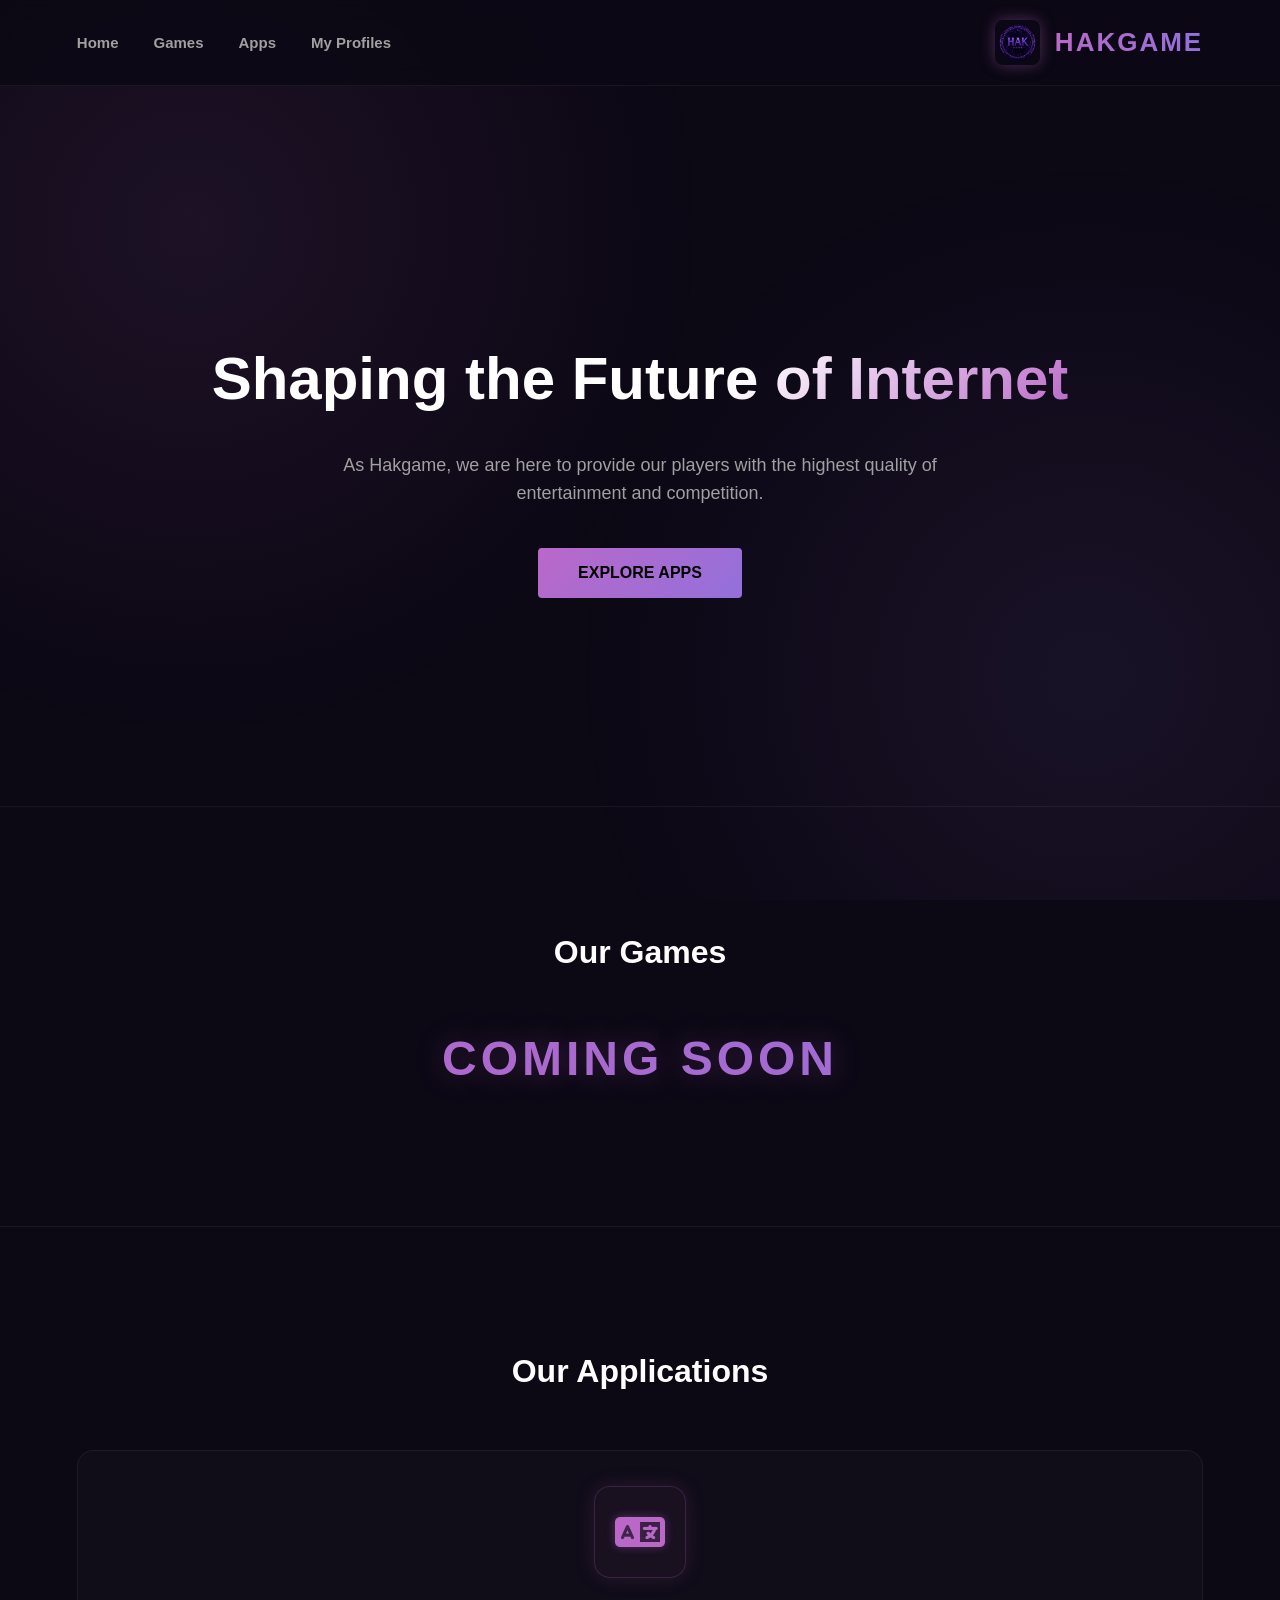
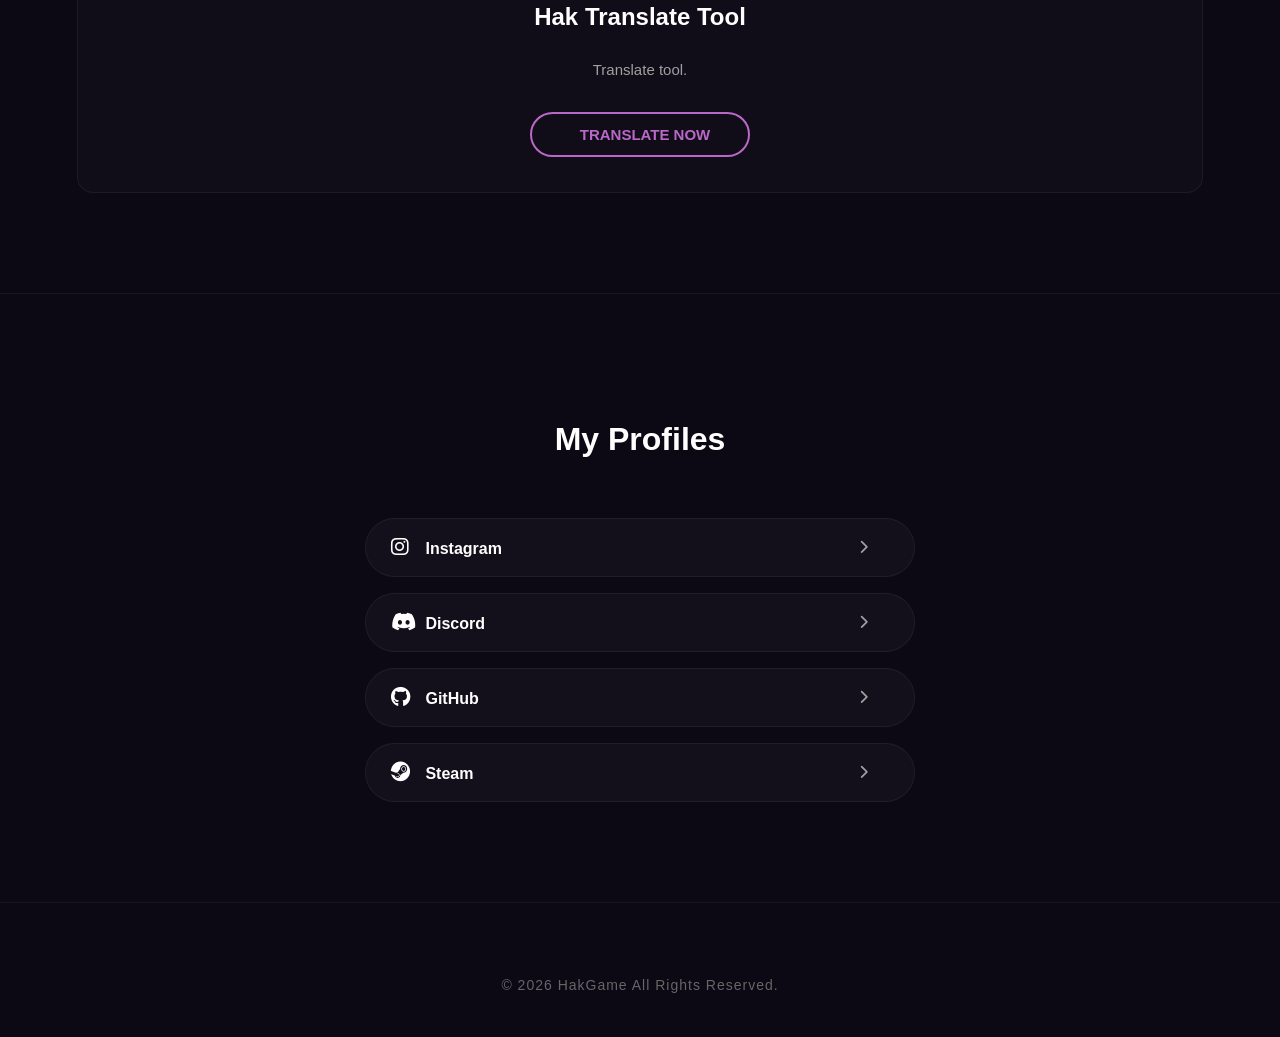
==== index.html @ 832fba2d "new animations" ====
<!DOCTYPE html>
<html lang="en">
<head>
    <meta charset="UTF-8">
    <meta name="viewport" content="width=device-width, initial-scale=1.0">
    <title>HakGame</title>
    <link rel="icon" type="image/png" href="hakgame.png">
    <link rel="stylesheet" href="https://cdnjs.cloudflare.com/ajax/libs/font-awesome/6.4.0/css/all.min.css">
    <style>
        body {
            margin: 0;
            padding: 0;
            font-family: 'Segoe UI', Roboto, Helvetica, Arial, sans-serif;
            background-color: #0c0814;
            color: #ffffff;
            overflow-x: hidden;
            scroll-behavior: smooth;
        }
        .neon-bg-effects {
            position: fixed;
            top: 0; left: 0; width: 100%; height: 100%;
            z-index: -2;
            pointer-events: none;
            background: 
                radial-gradient(circle at 15% 25%, rgba(186, 104, 200, 0.1) 0%, transparent 40%),
                radial-gradient(circle at 85% 75%, rgba(147, 112, 219, 0.1) 0%, transparent 40%);
        }
        header {
            position: sticky;
            top: 0;
            padding: 20px 6%;
            display: flex;
            justify-content: space-between;
            align-items: center;
            background: rgba(12, 8, 20, 0.9);
            backdrop-filter: blur(10px);
            z-index: 1000;
            border-bottom: 1px solid rgba(255, 255, 255, 0.06);
            flex-direction: row-reverse;
        }
        .logo-container {
            display: flex;
            align-items: center;
            gap: 15px;
        }
        .studio-logo {
            width: 45px;
            height: auto;
            border-radius: 8px;
            box-shadow: 0 0 15px rgba(186, 104, 200, 0.4);
        }
        .studio-name {
            font-size: 26px;
            font-weight: 800;
            letter-spacing: 2px;
            background: linear-gradient(to right, #ba68c8, #9370db);
            -webkit-background-clip: text;
            -webkit-text-fill-color: transparent;
        }
        nav {
            display: flex;
            align-items: center;
            gap: 30px;
        }
        nav ul { display: flex; list-style: none; gap: 35px; margin: 0; padding: 0; }
        nav a {
            color: #a0a0a0;
            text-decoration: none;
            font-size: 15px;
            font-weight: 600;
            transition: 0.3s;
        }
        nav a:hover {
            color: #ba68c8;
            text-shadow: 0 0 8px rgba(186, 104, 200, 0.6);
        }
        .hero {
            height: 80vh;
            display: flex;
            flex-direction: column;
            justify-content: center;
            align-items: center;
            text-align: center;
            padding: 0 6%;
        }
        .hero-title {
            font-size: 60px;
            font-weight: 900;
            margin-bottom: 20px;
            background: linear-gradient(135deg, #fff 60%, #ba68c8);
            -webkit-background-clip: text;
            -webkit-text-fill-color: transparent;
        }
        .hero-subtitle {
            font-size: 18px;
            color: #a0a0a0;
            max-width: 650px;
            line-height: 1.6;
            margin-bottom: 40px;
        }
        .cta-button {
            background: linear-gradient(135deg, #ba68c8, #9370db);
            color: #000;
            border: none;
            padding: 16px 40px;
            font-size: 16px;
            font-weight: bold;
            text-transform: uppercase;
            border-radius: 4px;
            cursor: pointer;
            transition: 0.3s;
        }
        .cta-button:hover {
            transform: translateY(-3px);
            box-shadow: 0 10px 25px rgba(186, 104, 200, 0.5);
        }
        .content-section {
            padding: 100px 6%;
            border-top: 1px solid rgba(255, 255, 255, 0.06);
            text-align: center;
        }
        .section-title {
            font-size: 32px;
            text-align: center;
            margin-bottom: 60px;
            position: relative;
        }
        .coming-soon-text {
            font-size: 48px;
            font-weight: 800;
            letter-spacing: 4px;
            margin: 40px 0;
            background: linear-gradient(45deg, #ba68c8, #9370db);
            -webkit-background-clip: text;
            -webkit-text-fill-color: transparent;
            text-shadow: 0 0 30px rgba(186, 104, 200, 0.3);
            animation: pulse 2s infinite alternate;
        }
        @keyframes pulse {
            from { transform: scale(0.98); opacity: 0.8; }
            to { transform: scale(1.02); opacity: 1; }
        }
        .grid-container {
            display: grid;
            grid-template-columns: repeat(auto-fit, minmax(300px, 1fr));
            gap: 40px;
            max-width: 1200px;
            margin: 0 auto;
        }
        .showcase-card {
            background: rgba(255, 255, 255, 0.02);
            border: 1px solid rgba(255, 255, 255, 0.06);
            border-radius: 16px;
            padding: 35px;
            transition: 0.3s ease;
            display: flex;
            flex-direction: column;
            align-items: center;
            text-align: center;
        }
        .showcase-card:hover {
            transform: translateY(-5px);
            border-color: #ba68c8;
            box-shadow: 0 10px 30px rgba(186, 104, 200, 0.15);
        }
        .card-icon-wrapper {
            width: 90px;
            height: 90px;
            border-radius: 16px;
            margin-bottom: 25px;
            display: flex;
            align-items: center;
            justify-content: center;
            background: rgba(186, 104, 200, 0.05);
            border: 1px solid rgba(186, 104, 200, 0.2);
            box-shadow: 0 0 20px rgba(186, 104, 200, 0.15);
        }
        .card-icon-wrapper i {
            font-size: 40px;
            color: #ba68c8;
            text-shadow: 0 0 10px rgba(186, 104, 200, 0.4);
        }
        .card-title {
            font-size: 24px;
            margin: 0 0 12px 0;
            color: #ffffff;
        }
        .card-description {
            font-size: 15px;
            color: #a0a0a0;
            line-height: 1.6;
            margin-bottom: 30px;
            flex-grow: 1;
        }
        .section-action-button {
            display: inline-flex;
            align-items: center;
            gap: 10px;
            background: transparent;
            color: #ba68c8;
            border: 2px solid #ba68c8;
            padding: 12px 30px;
            font-size: 15px;
            font-weight: bold;
            text-transform: uppercase;
            border-radius: 50px;
            cursor: pointer;
            text-decoration: none;
            transition: 0.3s;
            width: 100%;
            max-width: 220px;
            box-sizing: border-box;
            justify-content: center;
        }
        .section-action-button:hover {
            background: #ba68c8;
            color: #000;
            box-shadow: 0 0 20px rgba(186, 104, 200, 0.4);
        }
        .translate-modal {
            position: fixed;
            top: 0; left: 0; width: 100%; height: 100%;
            background: rgba(12, 8, 20, 0.85);
            backdrop-filter: blur(15px);
            display: flex;
            justify-content: center;
            align-items: center;
            z-index: 2000;
            opacity: 0;
            pointer-events: none;
            transition: opacity 0.4s ease;
        }
        .translate-modal.active {
            opacity: 1;
            pointer-events: auto;
        }
        .modal-content {
            background: rgba(12, 8, 20, 0.95);
            border: 1px solid rgba(186, 104, 200, 0.2);
            border-radius: 20px;
            padding: 40px;
            max-width: 750px;
            width: 90%;
            box-shadow: 0 20px 50px rgba(186, 104, 200, 0.1);
            position: relative;
            transform: scale(0.9);
            transition: transform 0.4s ease;
        }
        .translate-modal.active .modal-content {
            transform: scale(1);
        }
        .close-modal {
            position: absolute;
            top: 20px; right: 25px;
            font-size: 24px;
            color: #a0a0a0;
            cursor: pointer;
            transition: 0.3s;
        }
        .close-modal:hover {
            color: #ba68c8;
        }
        .translate-menu-bar {
            display: flex;
            align-items: center;
            justify-content: space-between;
            margin-bottom: 25px;
            gap: 12px;
        }
        .select-wrapper {
            flex: 1;
            background: #151026;
            border: 1px solid rgba(255, 255, 255, 0.08);
            border-radius: 12px;
            padding: 4px 16px;
            transition: border-color 0.3s, box-shadow 0.3s;
        }
        .select-wrapper:focus-within {
            border-color: #ba68c8;
            box-shadow: 0 0 10px rgba(186, 104, 200, 0.15);
        }
        .translate-menu-bar select {
            width: 100%;
            background: transparent;
            color: #fff;
            border: none;
            padding: 10px 0;
            font-size: 14px;
            font-weight: 600;
            outline: none;
            cursor: pointer;
        }
        .translate-menu-bar select option {
            background: #151026;
            color: #fff;
        }
        .swap-languages-btn {
            background: #151026;
            border: 1px solid rgba(255, 255, 255, 0.08);
            color: #ba68c8;
            font-size: 14px;
            cursor: pointer;
            width: 42px;
            height: 42px;
            border-radius: 12px;
            display: flex;
            align-items: center;
            justify-content: center;
            transition: all 0.2s ease;
            flex-shrink: 0;
        }
        .swap-languages-btn:hover {
            background: rgba(186, 104, 200, 0.12);
            border-color: #ba68c8;
            color: #fff;
        }
        .translate-grid {
            display: grid;
            grid-template-columns: 1fr 1fr;
            gap: 20px;
        }
        .textarea-container {
            position: relative;
            width: 100%;
        }
        .translate-grid textarea {
            width: 100%;
            box-sizing: border-box;
            background: rgba(0, 0, 0, 0.3);
            color: #fff;
            border: 1px solid rgba(255, 255, 255, 0.06);
            border-radius: 12px;
            padding: 15px;
            height: 200px;
            resize: none;
            font-size: 15px;
            line-height: 1.5;
            outline: none;
            transition: border-color 0.3s, background-color 0.3s, box-shadow 0.3s;
        }
        .translate-grid textarea:focus {
            border-color: #ba68c8;
            background: rgba(0, 0, 0, 0.4);
        }
        .typing-loader {
            display: none;
            position: absolute;
            bottom: 15px;
            right: 20px;
            align-items: center;
            gap: 5px;
            background: rgba(21, 16, 38, 0.85);
            padding: 8px 14px;
            border-radius: 20px;
            border: 1px solid rgba(186, 104, 200, 0.25);
            pointer-events: none;
        }
        .typing-loader.active {
            display: flex;
        }
        .typing-loader .dot {
            width: 6px;
            height: 6px;
            background: #ba68c8;
            border-radius: 50%;
            animation: waveDots 1.2s infinite ease-in-out;
        }
        .typing-loader .dot:nth-child(2) { animation-delay: 0.2s; }
        .typing-loader .dot:nth-child(3) { animation-delay: 0.4s; }
        
        @keyframes waveDots {
            0%, 60%, 100% { transform: translateY(0); }
            30% { transform: translateY(-6px); }
        }
        .output-container.loading textarea {
            border-color: rgba(186, 104, 200, 0.4);
            box-shadow: 0 0 12px rgba(186, 104, 200, 0.1);
        }
        .profiles-section {
            padding: 100px 6%;
            border-top: 1px solid rgba(255, 255, 255, 0.06);
            display: flex;
            flex-direction: column;
            align-items: center;
        }
        .linktree-container {
            width: 100%;
            max-width: 550px;
            display: flex;
            flex-direction: column;
            gap: 16px;
        }
        .social-link {
            display: flex;
            align-items: center;
            justify-content: space-between;
            background: rgba(255, 255, 255, 0.03);
            border: 1px solid rgba(255, 255, 255, 0.06);
            padding: 18px 25px;
            border-radius: 50px;
            color: #ffffff;
            text-decoration: none;
            font-size: 16px;
            font-weight: 600;
            transition: all 0.3s ease;
        }
        .social-link i {
            font-size: 20px;
            width: 30px;
        }
        .social-link .arrow-icon {
            font-size: 14px;
            color: #a0a0a0;
            transition: transform 0.3s;
        }
        .social-link:hover {
            transform: scale(1.02);
            background: rgba(255, 255, 255, 0.06);
        }
        .social-link.instagram:hover { border-color: #e1306c; box-shadow: 0 0 15px rgba(225, 48, 108, 0.3); }
        .social-link.discord:hover { border-color: #5865f2; box-shadow: 0 0 15px rgba(88, 101, 242, 0.3); }
        .social-link.github:hover { border-color: #fff; box-shadow: 0 0 15px rgba(255, 255, 255, 0.2); }
        .social-link.steam:hover { border-color: #1b2838; box-shadow: 0 0 15px rgba(27, 40, 56, 0.5); }
        .social-link:hover .arrow-icon {
            transform: translateX(5px);
            color: #fff;
        }
        footer {
            padding: 60px 6% 30px;
            text-align: center;
            border-top: 1px solid rgba(255, 255, 255, 0.06);
        }
        .copyright-text {
            color: #666;
            font-size: 14px;
            letter-spacing: 1px;
        }
        @media (max-width: 768px) {
            header {
                flex-direction: column;
                gap: 15px;
                padding: 15px 4%;
            }
            nav ul { gap: 20px; }
            nav a { font-size: 14px; }
            .hero-title { font-size: 38px; }
            .hero-subtitle { font-size: 15px; margin-bottom: 30px; }
            .coming-soon-text { font-size: 32px; }
            .content-section, .profiles-section { padding: 60px 4%; }
            .modal-content { padding: 25px 15px; width: 90%; }
            .translate-menu-bar { flex-direction: column; gap: 10px; }
            .select-wrapper { width: 100%; box-sizing: border-box; padding: 2px 12px; }
            .swap-languages-btn { width: 40px; height: 40px; border-radius: 12px; transform: rotate(90deg); }
            .translate-grid { grid-template-columns: 1fr; gap: 15px; }
            .translate-grid textarea { height: 140px; }
        }
    </style>
</head>
<body>

    <div class="neon-bg-effects"></div>

    <header>
        <div class="logo-container">
            <img src="hakgame.png" alt="Hakgame Logo" class="studio-logo">
            <span class="studio-name">HAKGAME</span>
        </div>
        <nav>
            <ul>
                <li><a href="#home">Home</a></li>
                <li><a href="#games">Games</a></li>
                <li><a href="apps/index.html">Apps</a></li>
                <li><a href="#profiles">My Profiles</a></li>
            </ul>
        </nav>
    </header>

    <main>
        <section id="home" class="hero">
            <h1 class="hero-title">Shaping the Future of Internet</h1>
            <p class="hero-subtitle">As Hakgame, we are here to provide our players with the highest quality of entertainment and competition.</p>
            <button class="cta-button" onclick="document.getElementById('apps').scrollIntoView({behavior: 'smooth'});">Explore Apps</button>
        </section>

        <section id="games" class="content-section">
            <h2 class="section-title">Our Games</h2>
            <div class="coming-soon-text">COMING SOON</div>
        </section>

        <section id="apps" class="content-section">
            <h2 class="section-title">Our Applications</h2>
            <div class="grid-container">
                <div class="showcase-card">
                    <div class="card-icon-wrapper">
                        <i class="fas fa-language"></i>
                    </div>
                    <h3 class="card-title">Hak Translate Tool</h3>
                    <p class="card-description">Translate tool.</p>
                    <button class="section-action-button" onclick="openTranslateModal()">
                        <i class="fas fa-translate"></i> Translate Now
                    </button>
                </div>
            </div>
        </section>

        <div id="translateModal" class="translate-modal">
            <div class="modal-content">
                <i class="fas fa-times close-modal" onclick="closeTranslateModal()"></i>
                <h3 class="card-title" style="text-align: left; margin-bottom: 20px;">
                    <i class="fas fa-brain" style="color: #ba68c8; margin-right: 10px;"></i> Hak Translate Engine
                </h3>
                
                <div class="translate-menu-bar">
                    <div class="select-wrapper">
                        <select id="sourceLang" onchange="triggerTranslation()">
                            <option value="auto">Detect Language (Auto)</option>
                            <option value="en">English</option>
                            <option value="tr">Turkish</option>
                            <option value="es">Spanish</option>
                            <option value="de">German</option>
                            <option value="fr">French</option>
                        </select>
                    </div>
                    
                    <button class="swap-languages-btn" onclick="swapLanguages()" title="Swap Languages">
                        <i class="fas fa-exchange-alt"></i>
                    </button>
                    
                    <div class="select-wrapper">
                        <select id="targetLang" onchange="triggerTranslation()">
                            <option value="tr">Turkish</option>
                            <option value="en">English</option>
                            <option value="es">Spanish</option>
                            <option value="de">German</option>
                            <option value="fr">French</option>
                        </select>
                    </div>
                </div>
                
                <div class="translate-grid">
                    <div class="textarea-container">
                        <textarea id="sourceText" placeholder="Type or paste context here, system will analyze automatically..." oninput="triggerTranslation()"></textarea>
                    </div>
                    
                    <div class="textarea-container output-container">
                        <textarea id="targetText" placeholder="Translation output will appear here..." readonly></textarea>
                        
                        <div class="typing-loader" id="typingLoader">
                            <div class="dot"></div>
                            <div class="dot"></div>
                            <div class="dot"></div>
                        </div>
                    </div>
                </div>
            </div>
        </div>

        <section id="profiles" class="profiles-section">
            <h2 class="section-title">My Profiles</h2>
            <div class="linktree-container">
                
                <a href="https://instagram.com/zyigitt0" target="_blank" class="social-link instagram">
                    <span><i class="fab fa-instagram"></i> Instagram</span>
                    <i class="fas fa-chevron-right arrow-icon"></i>
                </a>

                <a href="https://discord.com/users/1336357374134583348" target="_blank" class="social-link discord">
                    <span><i class="fab fa-discord"></i> Discord</span>
                    <i class="fas fa-chevron-right arrow-icon"></i>
                </a>

                <a href="https://github.com/zyigitt0" target="_blank" class="social-link github">
                    <span><i class="fab fa-github"></i> GitHub</span>
                    <i class="fas fa-chevron-right arrow-icon"></i>
                </a>

                <a href="https://steamcommunity.com/id/zyigitt" target="_blank" class="social-link steam">
                    <span><i class="fab fa-steam"></i> Steam</span>
                    <i class="fas fa-chevron-right arrow-icon"></i>
                </a>

            </div>
        </section>
    </main>

    <footer>
        <p class="copyright-text">© 2026 HakGame All Rights Reserved.</p>
    </footer>

    <script>
        let debounceTimer;
        
        function openTranslateModal() {
            document.getElementById('translateModal').classList.add('active');
            document.body.style.overflow = 'hidden';
        }
        
        function closeTranslateModal() {
            document.getElementById('translateModal').classList.remove('active');
            document.body.style.overflow = 'auto';
        }
        
        function swapLanguages() {
            const sourceSelect = document.getElementById('sourceLang');
            const targetSelect = document.getElementById('targetLang');
            const sourceText = document.getElementById('sourceText');
            const targetText = document.getElementById('targetText');

            let currentSource = sourceSelect.value;
            let currentTarget = targetSelect.value;

            if (currentSource === 'auto') {
                currentSource = currentTarget;
                currentTarget = (currentSource === 'tr') ? 'en' : 'tr';
            } else {
                let temp = currentSource;
                currentSource = currentTarget;
                currentTarget = temp;
            }

            sourceSelect.value = currentSource;
            targetSelect.value = currentTarget;

            let tempText = sourceText.value;
            sourceText.value = targetText.value;
            targetText.value = tempText;

            triggerTranslation();
        }

        function triggerTranslation() {
            const text = document.getElementById('sourceText').value;
            const source = document.getElementById('sourceLang').value;
            const target = document.getElementById('targetLang').value;
            const loader = document.getElementById('typingLoader');
            const outputContainer = document.querySelector('.output-container');

            clearTimeout(debounceTimer);

            if (!text.trim()) {
                document.getElementById('targetText').value = '';
                loader.classList.remove('active');
                outputContainer.classList.remove('loading');
                return;
            }

            loader.classList.add('active');
            outputContainer.classList.add('loading');

            debounceTimer = setTimeout(() => {
                fetch(`https://translate.googleapis.com/translate_a/single?client=gtx&sl=${source}&tl=${target}&dt=t&q=${encodeURIComponent(text)}`)
                    .then(response => response.json())
                    .then(data => {
                        if (data && data[0]) {
                            let translated = data[0].map(item => item[0]).join('');
                            document.getElementById('targetText').value = translated;
                        }
                    })
                    .catch(() => {
                        document.getElementById('targetText').value = 'Translation failed.';
                    })
                    .finally(() => {
                        loader.classList.remove('active');
                        outputContainer.classList.remove('loading');
                    });
            }, 300);
        }

        window.onclick = function(event) {
            const modal = document.getElementById('translateModal');
            if (event.target === modal) {
                closeTranslateModal();
            }
        }
    </script>

</body>
</html>
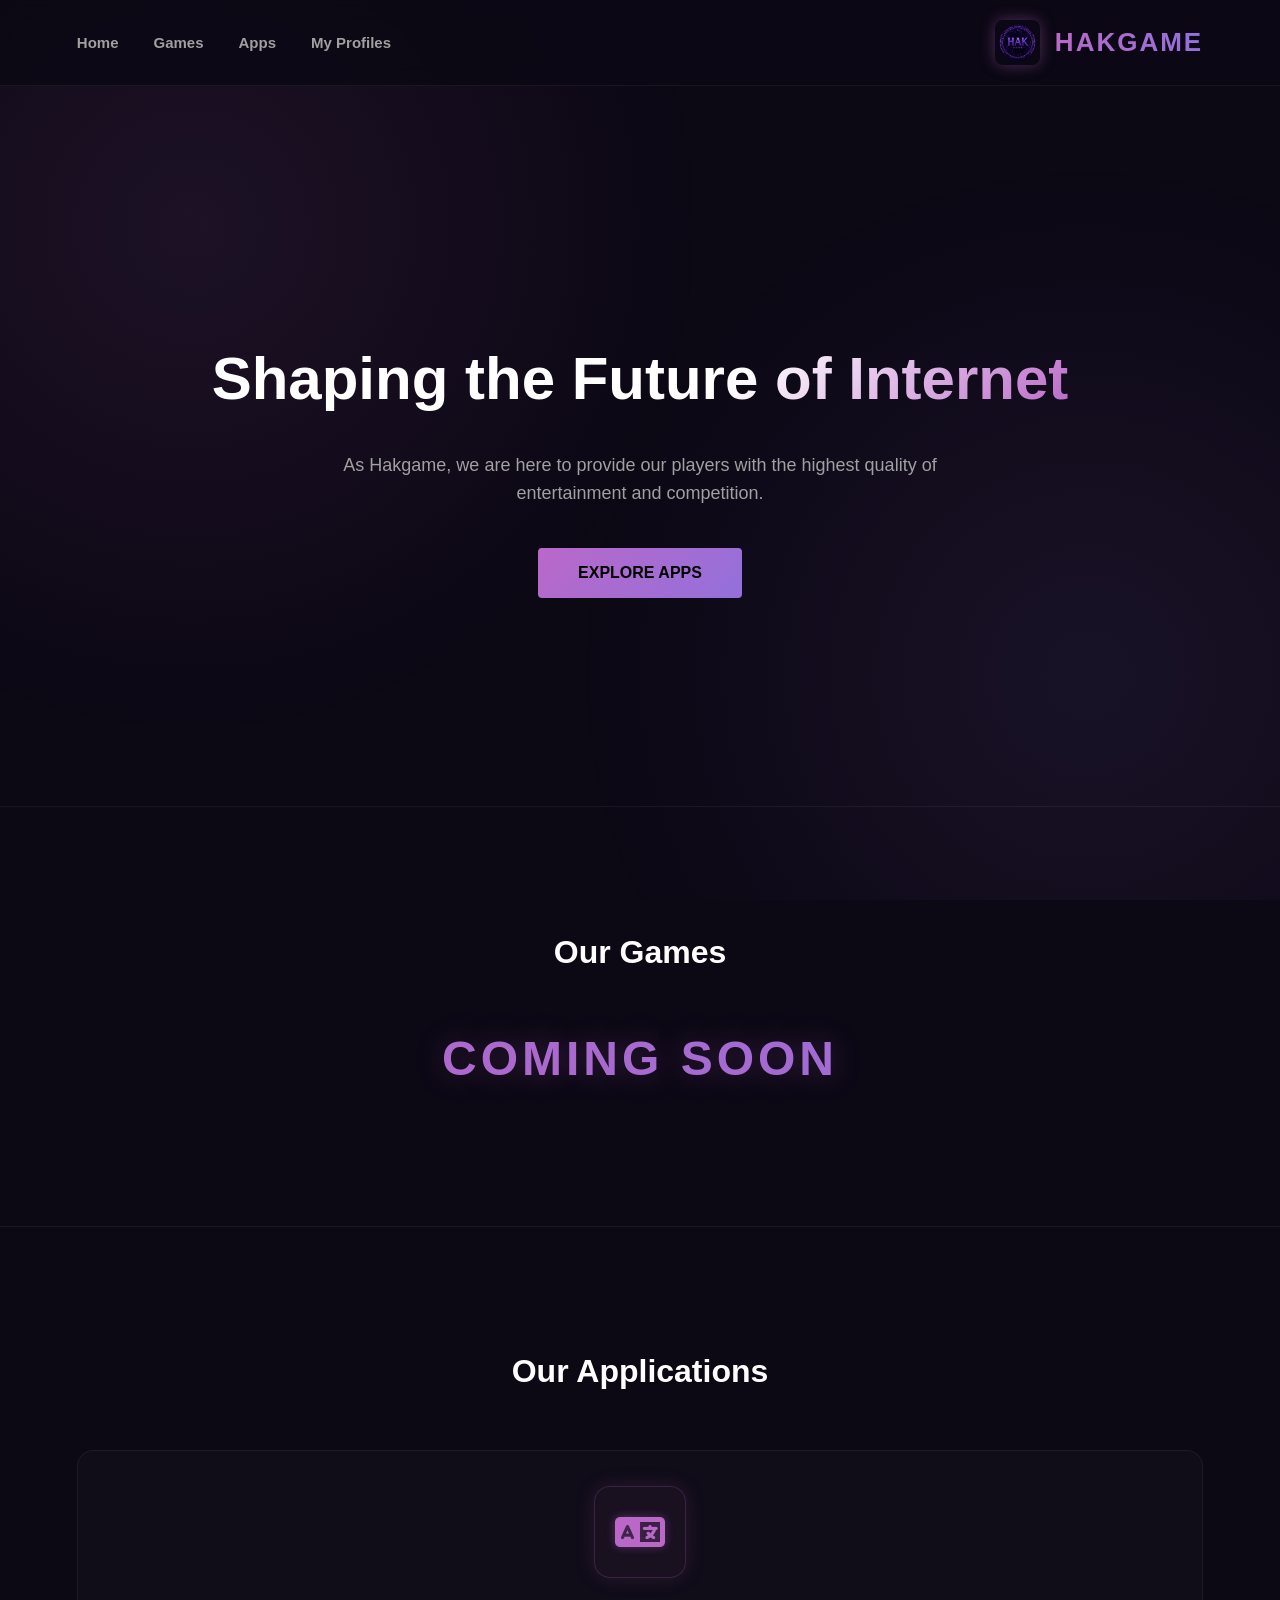
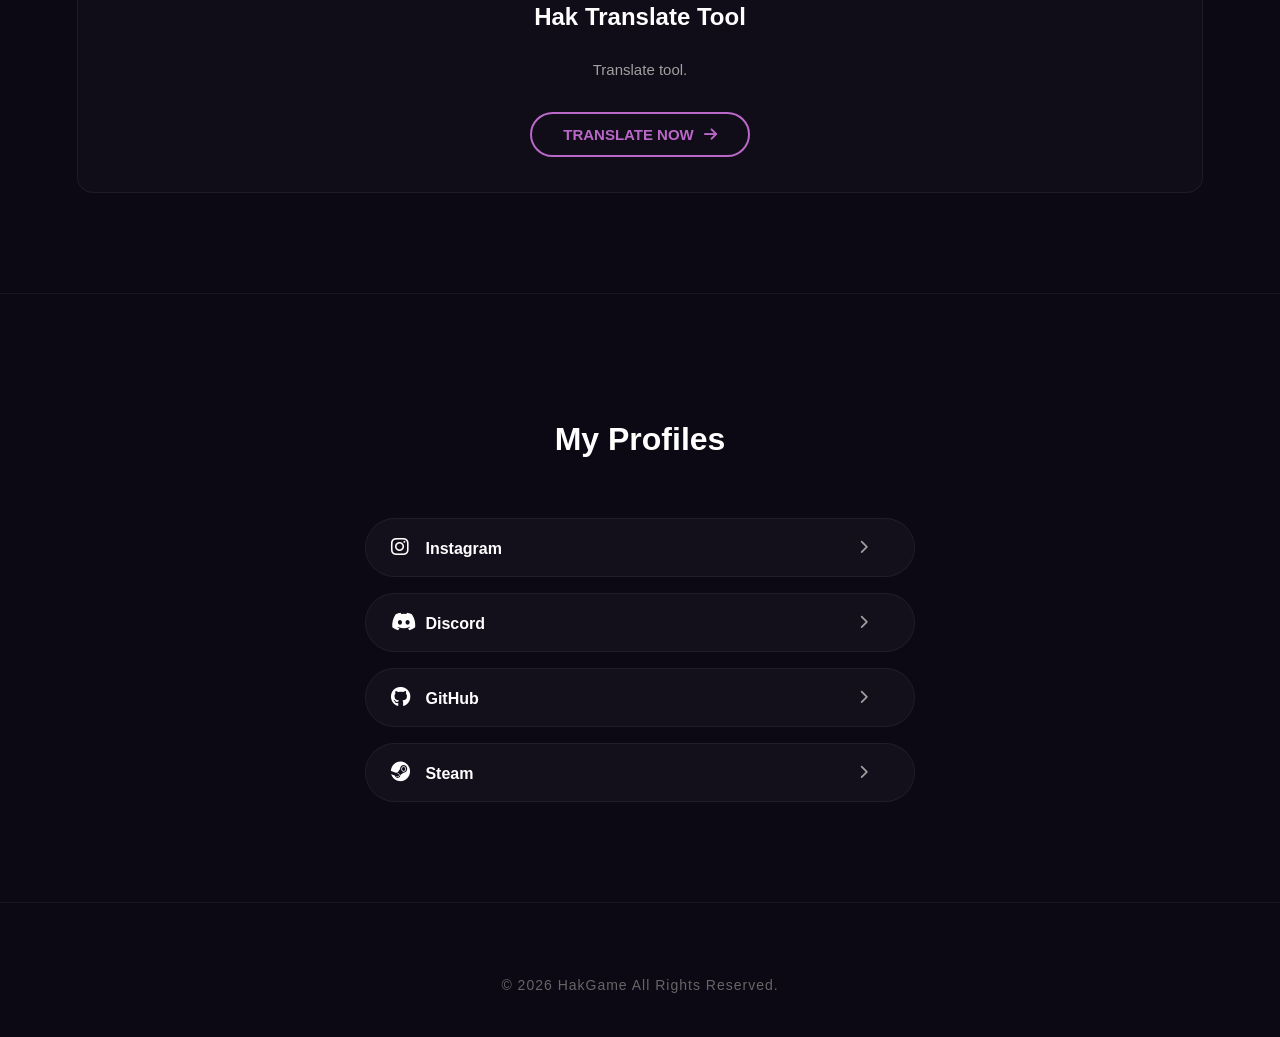
==== commit bacf4410: "new animations Added cursor pointer to showcase card and updated button behavior." ====
--- a/index.html
+++ b/index.html
@@ -157,6 +157,7 @@
             flex-direction: column;
             align-items: center;
             text-align: center;
+            cursor: pointer;
         }
         .showcase-card:hover {
             transform: translateY(-5px);
@@ -212,10 +213,16 @@
             box-sizing: border-box;
             justify-content: center;
         }
-        .section-action-button:hover {
+        .section-action-button i {
+            transition: transform 0.3s cubic-bezier(0.165, 0.84, 0.44, 1);
+        }
+        .showcase-card:hover .section-action-button {
             background: #ba68c8;
             color: #000;
             box-shadow: 0 0 20px rgba(186, 104, 200, 0.4);
+        }
+        .showcase-card:hover .section-action-button i {
+            transform: translateX(6px);
         }
         .translate-modal {
             position: fixed;
@@ -306,8 +313,11 @@
             display: flex;
             align-items: center;
             justify-content: center;
-            transition: all 0.2s ease;
+            transition: all 0.3s cubic-bezier(0.175, 0.885, 0.32, 1.275);
             flex-shrink: 0;
+        }
+        .swap-languages-btn i {
+            transition: transform 0.4s ease;
         }
         .swap-languages-btn:hover {
             background: rgba(186, 104, 200, 0.12);
@@ -490,14 +500,14 @@
         <section id="apps" class="content-section">
             <h2 class="section-title">Our Applications</h2>
             <div class="grid-container">
-                <div class="showcase-card">
+                <div class="showcase-card" onclick="openTranslateModal()">
                     <div class="card-icon-wrapper">
                         <i class="fas fa-language"></i>
                     </div>
                     <h3 class="card-title">Hak Translate Tool</h3>
                     <p class="card-description">Translate tool.</p>
-                    <button class="section-action-button" onclick="openTranslateModal()">
-                        <i class="fas fa-translate"></i> Translate Now
+                    <button class="section-action-button">
+                        Translate Now <i class="fas fa-arrow-right"></i>
                     </button>
                 </div>
             </div>
@@ -605,6 +615,9 @@
             const targetSelect = document.getElementById('targetLang');
             const sourceText = document.getElementById('sourceText');
             const targetText = document.getElementById('targetText');
+            const swapBtnIcon = document.querySelector('.swap-languages-btn i');
+
+            swapBtnIcon.style.transform = swapBtnIcon.style.transform === 'rotate(180deg)' ? 'rotate(0deg)' : 'rotate(180deg)';
 
             let currentSource = sourceSelect.value;
             let currentTarget = targetSelect.value;
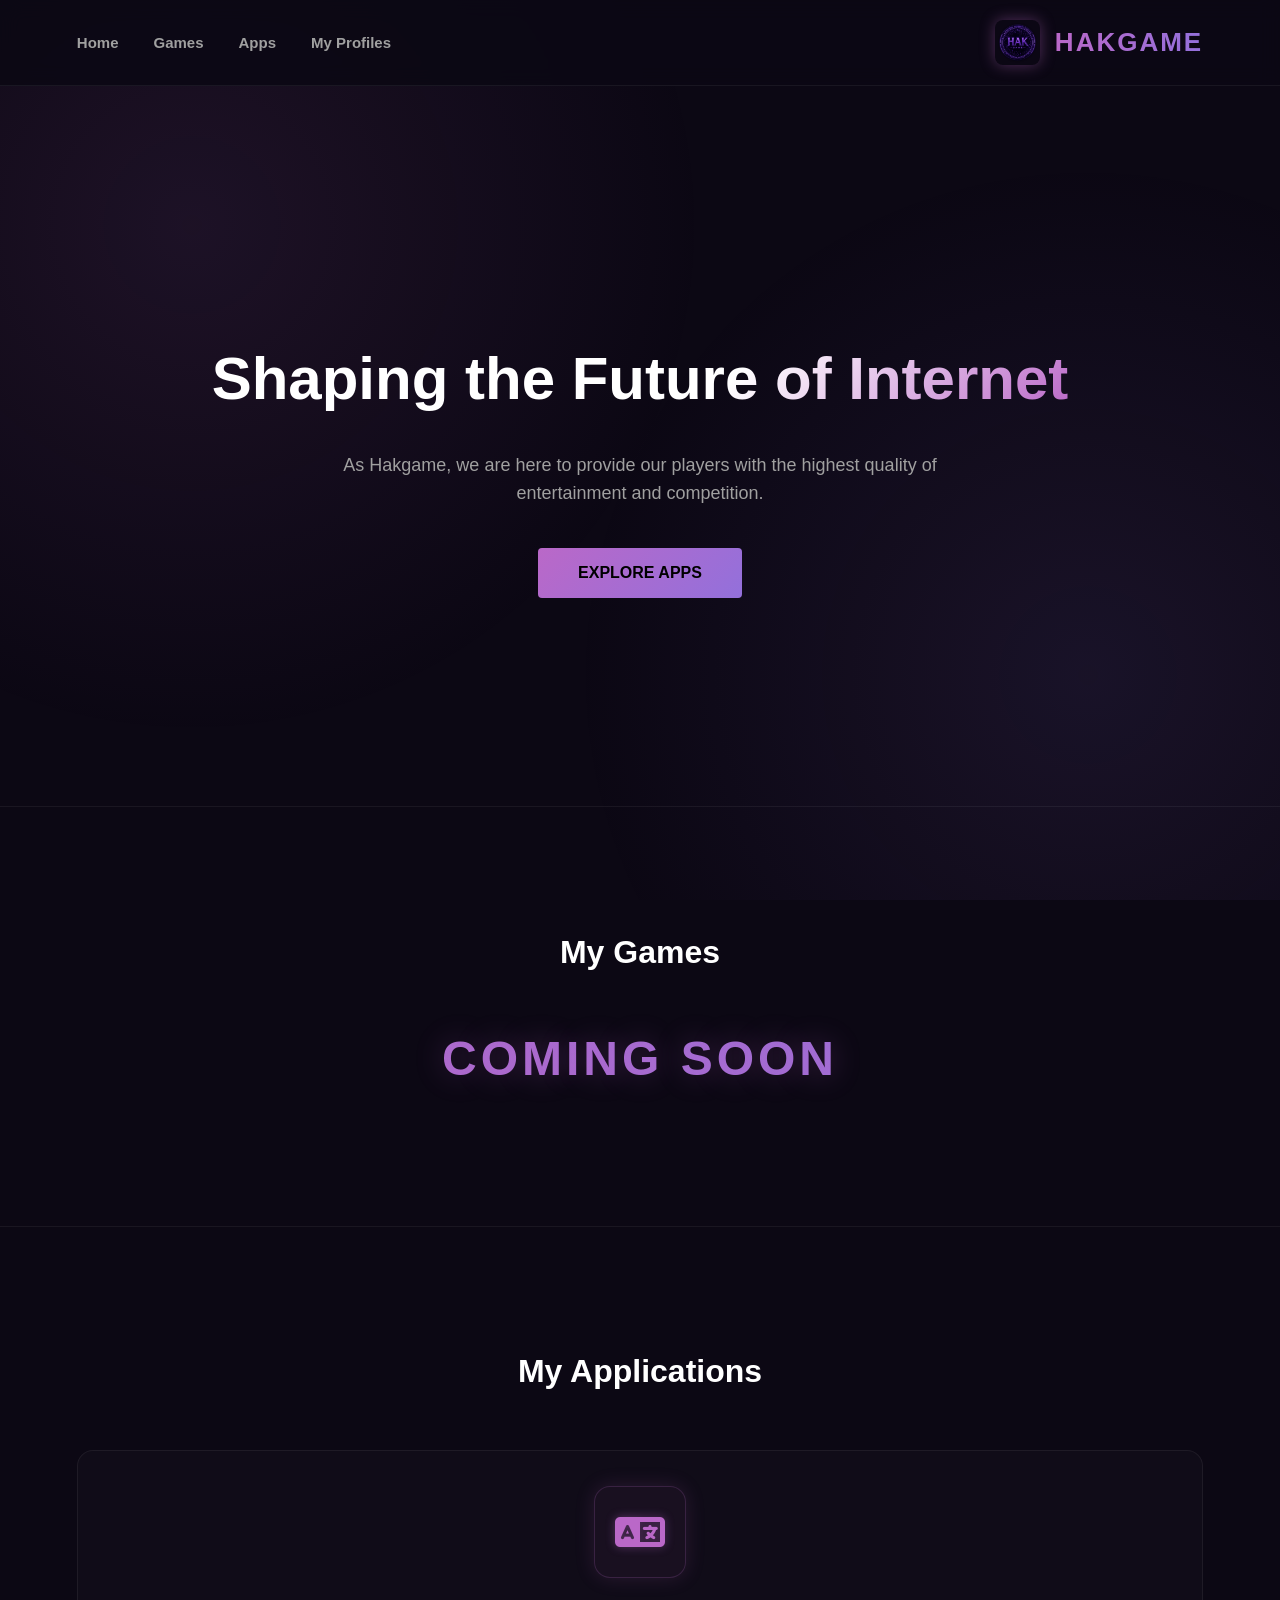
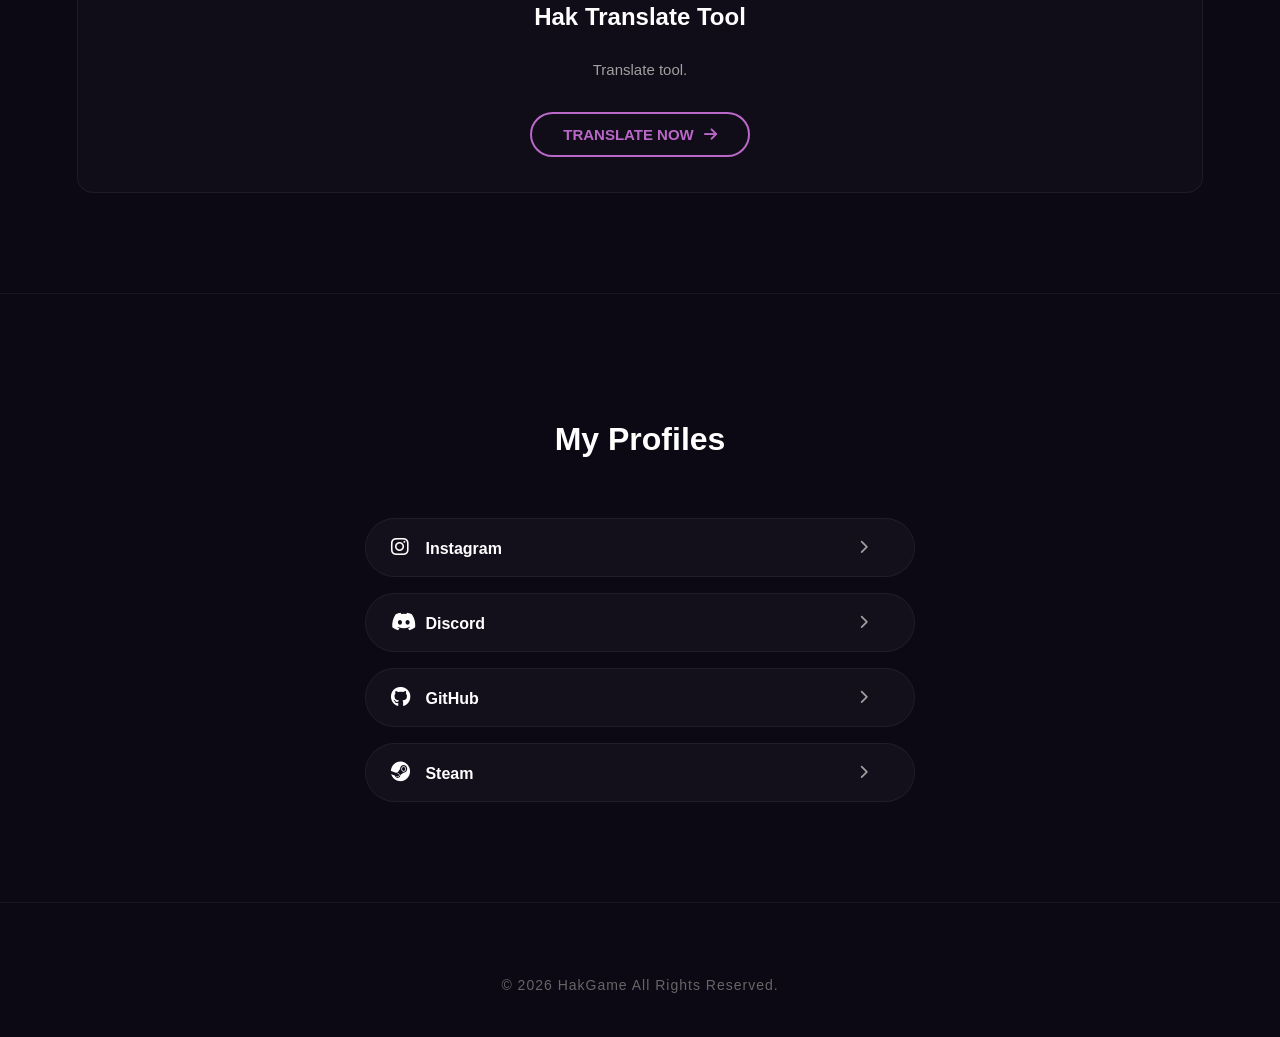
==== commit 8a7fcf6b: "fix" ====
--- a/index.html
+++ b/index.html
@@ -493,12 +493,12 @@
         </section>
 
         <section id="games" class="content-section">
-            <h2 class="section-title">Our Games</h2>
+            <h2 class="section-title">My Games</h2>
             <div class="coming-soon-text">COMING SOON</div>
         </section>
 
         <section id="apps" class="content-section">
-            <h2 class="section-title">Our Applications</h2>
+            <h2 class="section-title">My Applications</h2>
             <div class="grid-container">
                 <div class="showcase-card" onclick="openTranslateModal()">
                     <div class="card-icon-wrapper">
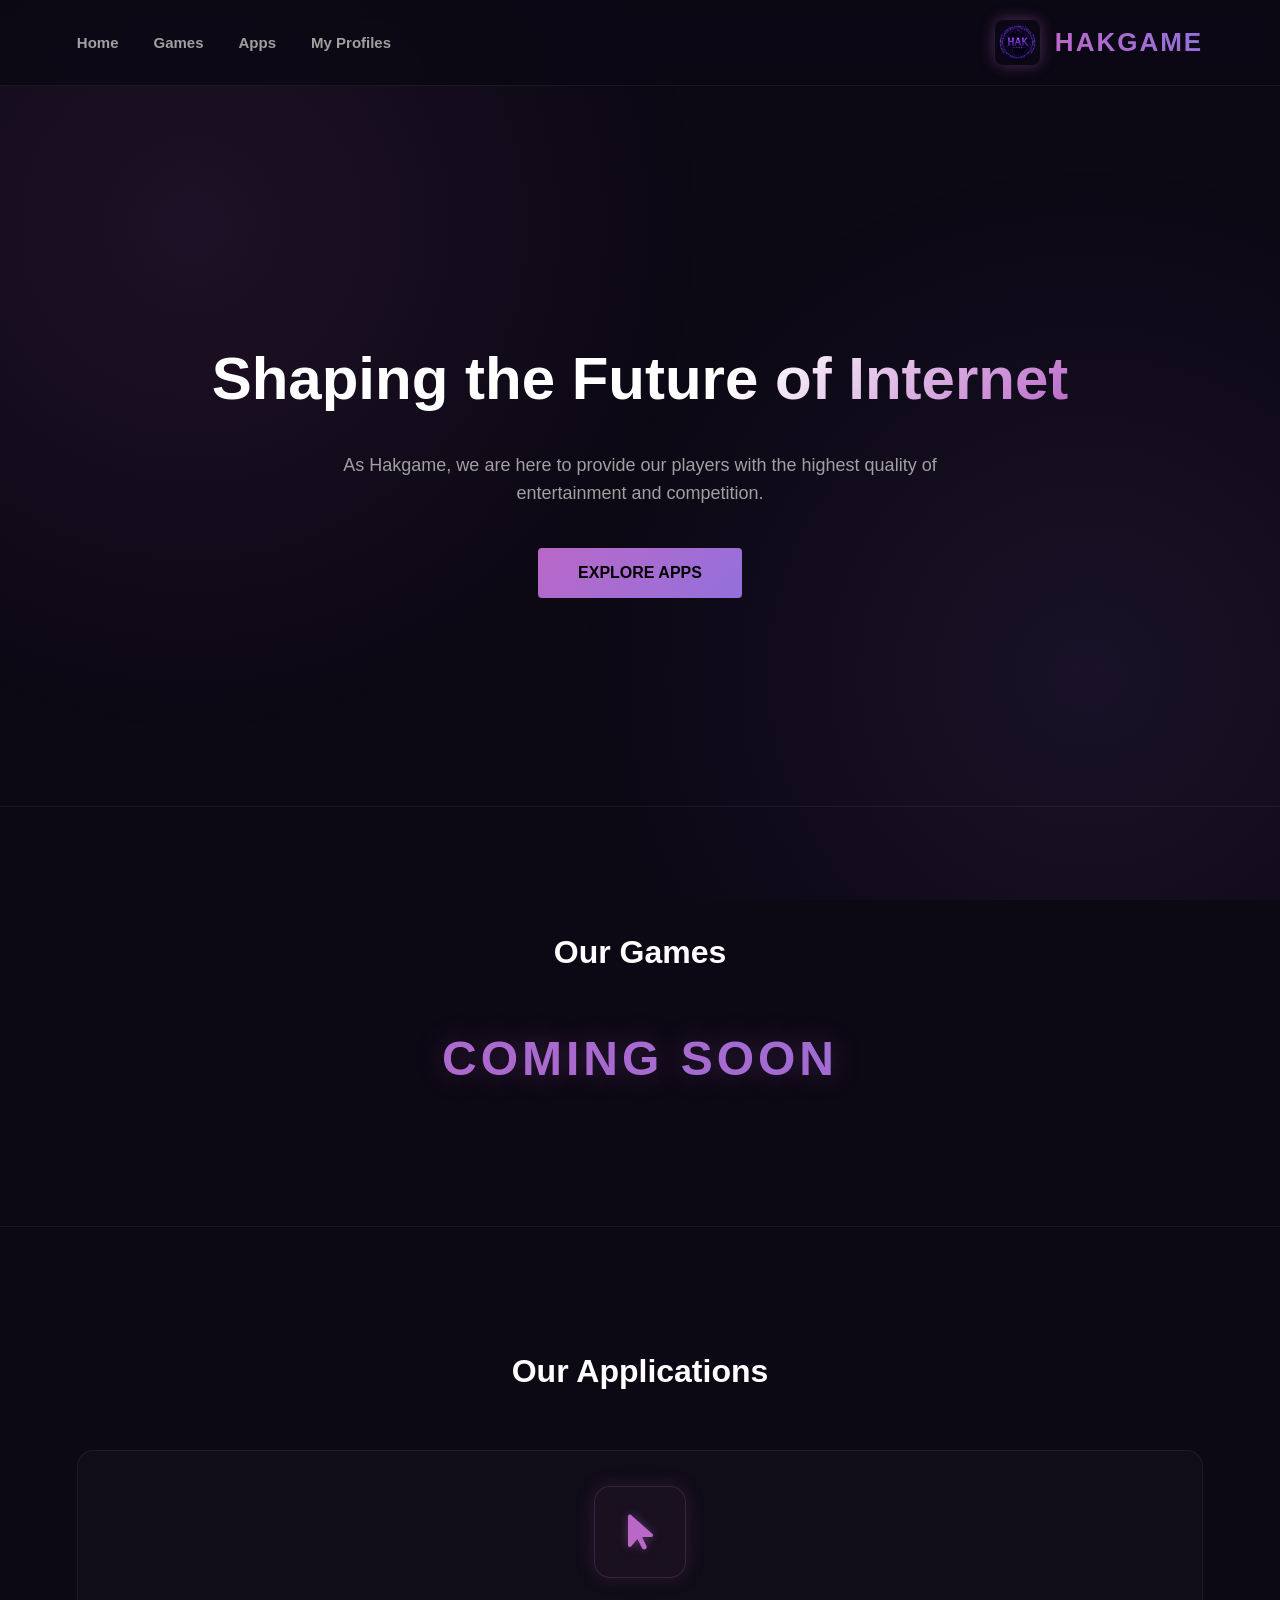
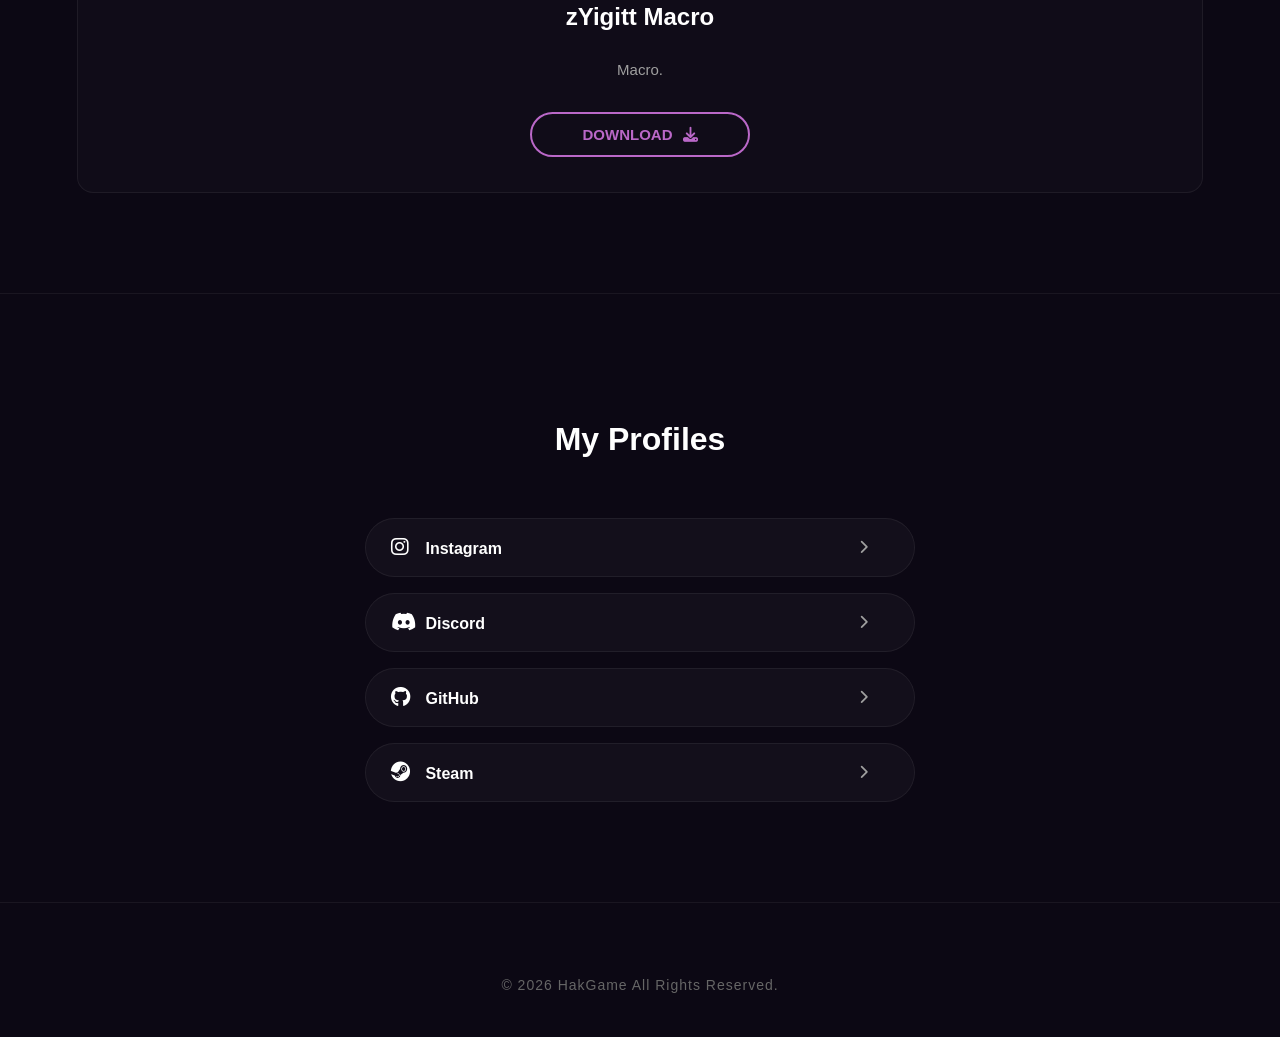
==== commit 5e8e09ab: "Update index.html" ====
--- a/index.html
+++ b/index.html
@@ -157,7 +157,8 @@
             flex-direction: column;
             align-items: center;
             text-align: center;
-            cursor: pointer;
+            text-decoration: none;
+            color: inherit;
         }
         .showcase-card:hover {
             transform: translateY(-5px);
@@ -222,169 +223,7 @@
             box-shadow: 0 0 20px rgba(186, 104, 200, 0.4);
         }
         .showcase-card:hover .section-action-button i {
-            transform: translateX(6px);
-        }
-        .translate-modal {
-            position: fixed;
-            top: 0; left: 0; width: 100%; height: 100%;
-            background: rgba(12, 8, 20, 0.85);
-            backdrop-filter: blur(15px);
-            display: flex;
-            justify-content: center;
-            align-items: center;
-            z-index: 2000;
-            opacity: 0;
-            pointer-events: none;
-            transition: opacity 0.4s ease;
-        }
-        .translate-modal.active {
-            opacity: 1;
-            pointer-events: auto;
-        }
-        .modal-content {
-            background: rgba(12, 8, 20, 0.95);
-            border: 1px solid rgba(186, 104, 200, 0.2);
-            border-radius: 20px;
-            padding: 40px;
-            max-width: 750px;
-            width: 90%;
-            box-shadow: 0 20px 50px rgba(186, 104, 200, 0.1);
-            position: relative;
-            transform: scale(0.9);
-            transition: transform 0.4s ease;
-        }
-        .translate-modal.active .modal-content {
-            transform: scale(1);
-        }
-        .close-modal {
-            position: absolute;
-            top: 20px; right: 25px;
-            font-size: 24px;
-            color: #a0a0a0;
-            cursor: pointer;
-            transition: 0.3s;
-        }
-        .close-modal:hover {
-            color: #ba68c8;
-        }
-        .translate-menu-bar {
-            display: flex;
-            align-items: center;
-            justify-content: space-between;
-            margin-bottom: 25px;
-            gap: 12px;
-        }
-        .select-wrapper {
-            flex: 1;
-            background: #151026;
-            border: 1px solid rgba(255, 255, 255, 0.08);
-            border-radius: 12px;
-            padding: 4px 16px;
-            transition: border-color 0.3s, box-shadow 0.3s;
-        }
-        .select-wrapper:focus-within {
-            border-color: #ba68c8;
-            box-shadow: 0 0 10px rgba(186, 104, 200, 0.15);
-        }
-        .translate-menu-bar select {
-            width: 100%;
-            background: transparent;
-            color: #fff;
-            border: none;
-            padding: 10px 0;
-            font-size: 14px;
-            font-weight: 600;
-            outline: none;
-            cursor: pointer;
-        }
-        .translate-menu-bar select option {
-            background: #151026;
-            color: #fff;
-        }
-        .swap-languages-btn {
-            background: #151026;
-            border: 1px solid rgba(255, 255, 255, 0.08);
-            color: #ba68c8;
-            font-size: 14px;
-            cursor: pointer;
-            width: 42px;
-            height: 42px;
-            border-radius: 12px;
-            display: flex;
-            align-items: center;
-            justify-content: center;
-            transition: all 0.3s cubic-bezier(0.175, 0.885, 0.32, 1.275);
-            flex-shrink: 0;
-        }
-        .swap-languages-btn i {
-            transition: transform 0.4s ease;
-        }
-        .swap-languages-btn:hover {
-            background: rgba(186, 104, 200, 0.12);
-            border-color: #ba68c8;
-            color: #fff;
-        }
-        .translate-grid {
-            display: grid;
-            grid-template-columns: 1fr 1fr;
-            gap: 20px;
-        }
-        .textarea-container {
-            position: relative;
-            width: 100%;
-        }
-        .translate-grid textarea {
-            width: 100%;
-            box-sizing: border-box;
-            background: rgba(0, 0, 0, 0.3);
-            color: #fff;
-            border: 1px solid rgba(255, 255, 255, 0.06);
-            border-radius: 12px;
-            padding: 15px;
-            height: 200px;
-            resize: none;
-            font-size: 15px;
-            line-height: 1.5;
-            outline: none;
-            transition: border-color 0.3s, background-color 0.3s, box-shadow 0.3s;
-        }
-        .translate-grid textarea:focus {
-            border-color: #ba68c8;
-            background: rgba(0, 0, 0, 0.4);
-        }
-        .typing-loader {
-            display: none;
-            position: absolute;
-            bottom: 15px;
-            right: 20px;
-            align-items: center;
-            gap: 5px;
-            background: rgba(21, 16, 38, 0.85);
-            padding: 8px 14px;
-            border-radius: 20px;
-            border: 1px solid rgba(186, 104, 200, 0.25);
-            pointer-events: none;
-        }
-        .typing-loader.active {
-            display: flex;
-        }
-        .typing-loader .dot {
-            width: 6px;
-            height: 6px;
-            background: #ba68c8;
-            border-radius: 50%;
-            animation: waveDots 1.2s infinite ease-in-out;
-        }
-        .typing-loader .dot:nth-child(2) { animation-delay: 0.2s; }
-        .typing-loader .dot:nth-child(3) { animation-delay: 0.4s; }
-        
-        @keyframes waveDots {
-            0%, 60%, 100% { transform: translateY(0); }
-            30% { transform: translateY(-6px); }
-        }
-        .output-container.loading textarea {
-            border-color: rgba(186, 104, 200, 0.4);
-            box-shadow: 0 0 12px rgba(186, 104, 200, 0.1);
+            transform: translateY(3px);
         }
         .profiles-section {
             padding: 100px 6%;
@@ -457,12 +296,6 @@
             .hero-subtitle { font-size: 15px; margin-bottom: 30px; }
             .coming-soon-text { font-size: 32px; }
             .content-section, .profiles-section { padding: 60px 4%; }
-            .modal-content { padding: 25px 15px; width: 90%; }
-            .translate-menu-bar { flex-direction: column; gap: 10px; }
-            .select-wrapper { width: 100%; box-sizing: border-box; padding: 2px 12px; }
-            .swap-languages-btn { width: 40px; height: 40px; border-radius: 12px; transform: rotate(90deg); }
-            .translate-grid { grid-template-columns: 1fr; gap: 15px; }
-            .translate-grid textarea { height: 140px; }
         }
     </style>
 </head>
@@ -479,7 +312,7 @@
             <ul>
                 <li><a href="#home">Home</a></li>
                 <li><a href="#games">Games</a></li>
-                <li><a href="apps/index.html">Apps</a></li>
+                <li><a href="#apps">Apps</a></li>
                 <li><a href="#profiles">My Profiles</a></li>
             </ul>
         </nav>
@@ -493,82 +326,30 @@
         </section>
 
         <section id="games" class="content-section">
-            <h2 class="section-title">My Games</h2>
+            <h2 class="section-title">Our Games</h2>
             <div class="coming-soon-text">COMING SOON</div>
         </section>
 
         <section id="apps" class="content-section">
-            <h2 class="section-title">My Applications</h2>
+            <h2 class="section-title">Our Applications</h2>
             <div class="grid-container">
-                <div class="showcase-card" onclick="openTranslateModal()">
+                <a href="zYigitt_Macro.exe" download class="showcase-card">
                     <div class="card-icon-wrapper">
-                        <i class="fas fa-language"></i>
+                        <i class="fas fa-mouse-pointer"></i>
                     </div>
-                    <h3 class="card-title">Hak Translate Tool</h3>
-                    <p class="card-description">Translate tool.</p>
-                    <button class="section-action-button">
-                        Translate Now <i class="fas fa-arrow-right"></i>
-                    </button>
-                </div>
+                    <h3 class="card-title">zYigitt Macro</h3>
+                    <p class="card-description">Macro.</p>
+
+                    <div class="section-action-button">
+                        Download <i class="fas fa-download"></i>
+                    </div>
+                </a>
             </div>
         </section>
-
-        <div id="translateModal" class="translate-modal">
-            <div class="modal-content">
-                <i class="fas fa-times close-modal" onclick="closeTranslateModal()"></i>
-                <h3 class="card-title" style="text-align: left; margin-bottom: 20px;">
-                    <i class="fas fa-brain" style="color: #ba68c8; margin-right: 10px;"></i> Hak Translate Engine
-                </h3>
-                
-                <div class="translate-menu-bar">
-                    <div class="select-wrapper">
-                        <select id="sourceLang" onchange="triggerTranslation()">
-                            <option value="auto">Detect Language (Auto)</option>
-                            <option value="en">English</option>
-                            <option value="tr">Turkish</option>
-                            <option value="es">Spanish</option>
-                            <option value="de">German</option>
-                            <option value="fr">French</option>
-                        </select>
-                    </div>
-                    
-                    <button class="swap-languages-btn" onclick="swapLanguages()" title="Swap Languages">
-                        <i class="fas fa-exchange-alt"></i>
-                    </button>
-                    
-                    <div class="select-wrapper">
-                        <select id="targetLang" onchange="triggerTranslation()">
-                            <option value="tr">Turkish</option>
-                            <option value="en">English</option>
-                            <option value="es">Spanish</option>
-                            <option value="de">German</option>
-                            <option value="fr">French</option>
-                        </select>
-                    </div>
-                </div>
-                
-                <div class="translate-grid">
-                    <div class="textarea-container">
-                        <textarea id="sourceText" placeholder="Type or paste context here, system will analyze automatically..." oninput="triggerTranslation()"></textarea>
-                    </div>
-                    
-                    <div class="textarea-container output-container">
-                        <textarea id="targetText" placeholder="Translation output will appear here..." readonly></textarea>
-                        
-                        <div class="typing-loader" id="typingLoader">
-                            <div class="dot"></div>
-                            <div class="dot"></div>
-                            <div class="dot"></div>
-                        </div>
-                    </div>
-                </div>
-            </div>
-        </div>
 
         <section id="profiles" class="profiles-section">
             <h2 class="section-title">My Profiles</h2>
             <div class="linktree-container">
-                
                 <a href="https://instagram.com/zyigitt0" target="_blank" class="social-link instagram">
                     <span><i class="fab fa-instagram"></i> Instagram</span>
                     <i class="fas fa-chevron-right arrow-icon"></i>
@@ -588,7 +369,6 @@
                     <span><i class="fab fa-steam"></i> Steam</span>
                     <i class="fas fa-chevron-right arrow-icon"></i>
                 </a>
-
             </div>
         </section>
     </main>
@@ -597,95 +377,5 @@
         <p class="copyright-text">© 2026 HakGame All Rights Reserved.</p>
     </footer>
 
-    <script>
-        let debounceTimer;
-        
-        function openTranslateModal() {
-            document.getElementById('translateModal').classList.add('active');
-            document.body.style.overflow = 'hidden';
-        }
-        
-        function closeTranslateModal() {
-            document.getElementById('translateModal').classList.remove('active');
-            document.body.style.overflow = 'auto';
-        }
-        
-        function swapLanguages() {
-            const sourceSelect = document.getElementById('sourceLang');
-            const targetSelect = document.getElementById('targetLang');
-            const sourceText = document.getElementById('sourceText');
-            const targetText = document.getElementById('targetText');
-            const swapBtnIcon = document.querySelector('.swap-languages-btn i');
-
-            swapBtnIcon.style.transform = swapBtnIcon.style.transform === 'rotate(180deg)' ? 'rotate(0deg)' : 'rotate(180deg)';
-
-            let currentSource = sourceSelect.value;
-            let currentTarget = targetSelect.value;
-
-            if (currentSource === 'auto') {
-                currentSource = currentTarget;
-                currentTarget = (currentSource === 'tr') ? 'en' : 'tr';
-            } else {
-                let temp = currentSource;
-                currentSource = currentTarget;
-                currentTarget = temp;
-            }
-
-            sourceSelect.value = currentSource;
-            targetSelect.value = currentTarget;
-
-            let tempText = sourceText.value;
-            sourceText.value = targetText.value;
-            targetText.value = tempText;
-
-            triggerTranslation();
-        }
-
-        function triggerTranslation() {
-            const text = document.getElementById('sourceText').value;
-            const source = document.getElementById('sourceLang').value;
-            const target = document.getElementById('targetLang').value;
-            const loader = document.getElementById('typingLoader');
-            const outputContainer = document.querySelector('.output-container');
-
-            clearTimeout(debounceTimer);
-
-            if (!text.trim()) {
-                document.getElementById('targetText').value = '';
-                loader.classList.remove('active');
-                outputContainer.classList.remove('loading');
-                return;
-            }
-
-            loader.classList.add('active');
-            outputContainer.classList.add('loading');
-
-            debounceTimer = setTimeout(() => {
-                fetch(`https://translate.googleapis.com/translate_a/single?client=gtx&sl=${source}&tl=${target}&dt=t&q=${encodeURIComponent(text)}`)
-                    .then(response => response.json())
-                    .then(data => {
-                        if (data && data[0]) {
-                            let translated = data[0].map(item => item[0]).join('');
-                            document.getElementById('targetText').value = translated;
-                        }
-                    })
-                    .catch(() => {
-                        document.getElementById('targetText').value = 'Translation failed.';
-                    })
-                    .finally(() => {
-                        loader.classList.remove('active');
-                        outputContainer.classList.remove('loading');
-                    });
-            }, 300);
-        }
-
-        window.onclick = function(event) {
-            const modal = document.getElementById('translateModal');
-            if (event.target === modal) {
-                closeTranslateModal();
-            }
-        }
-    </script>
-
 </body>
 </html>
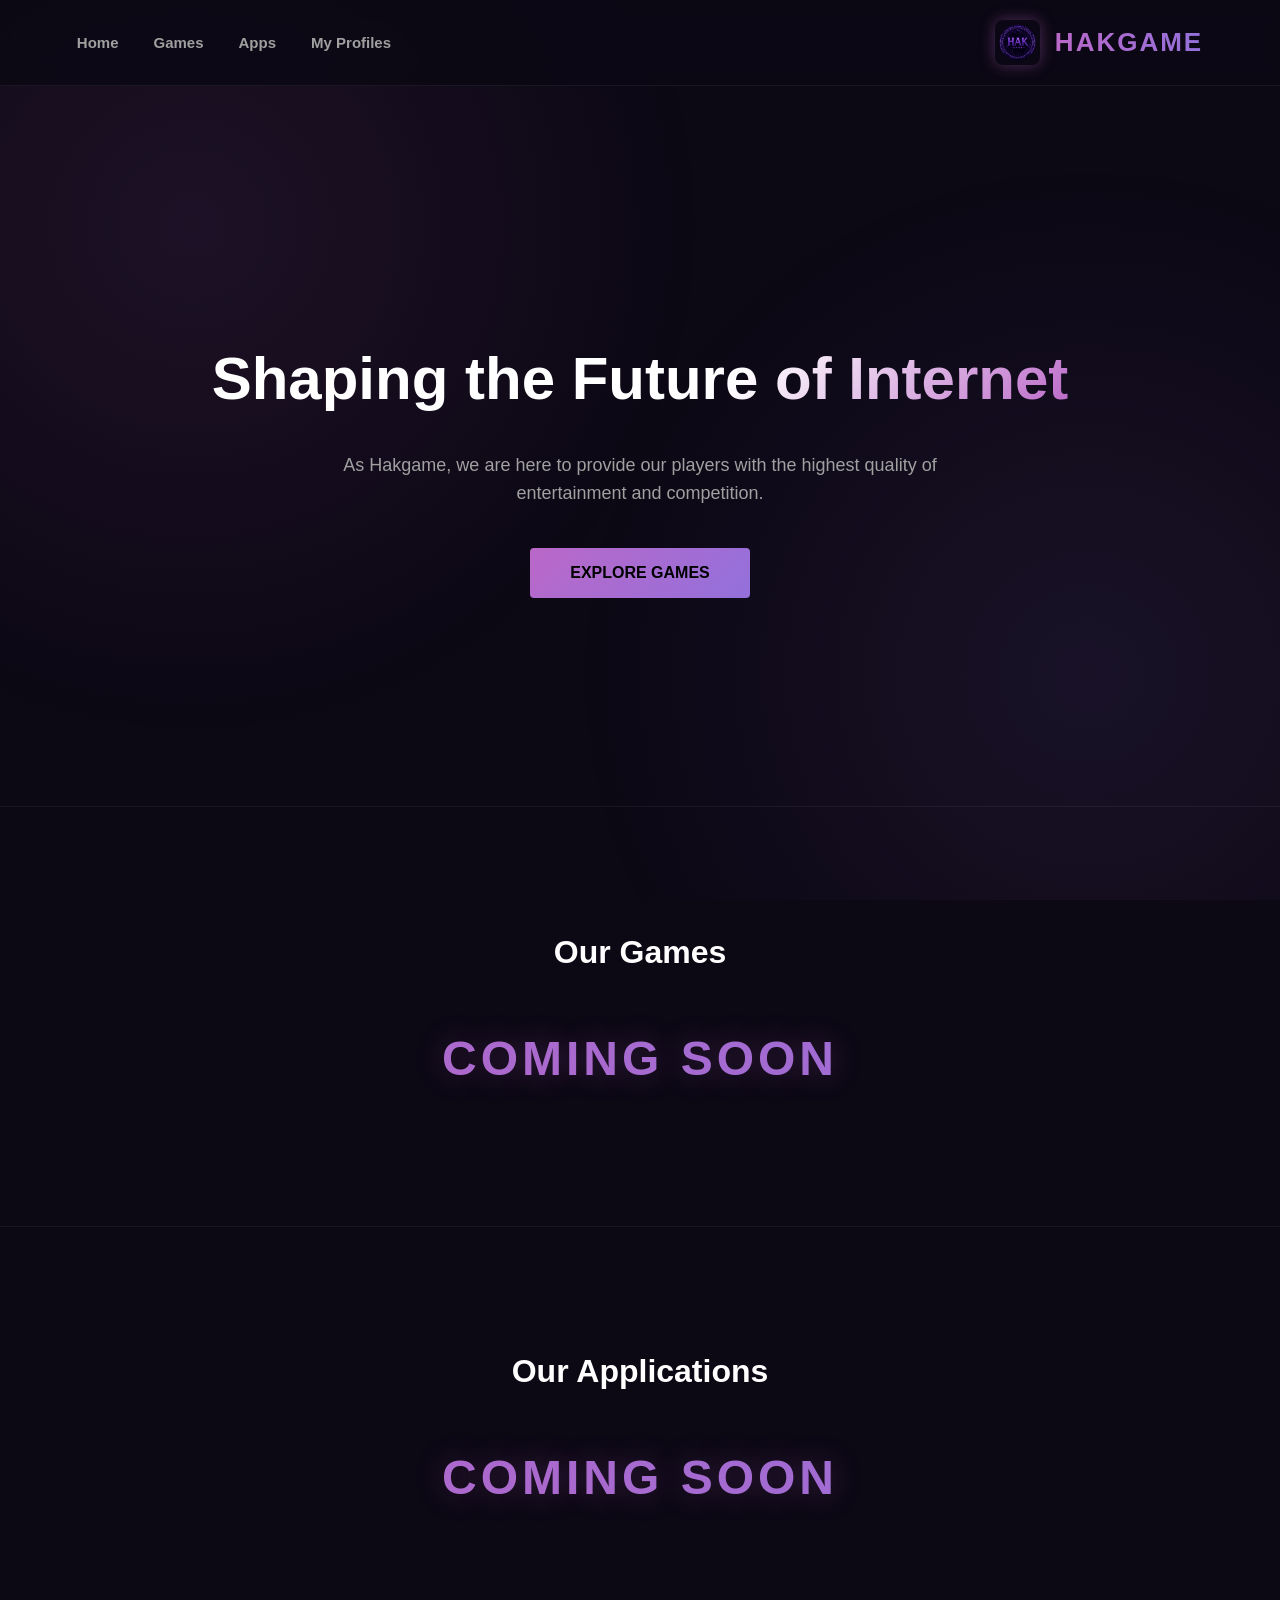
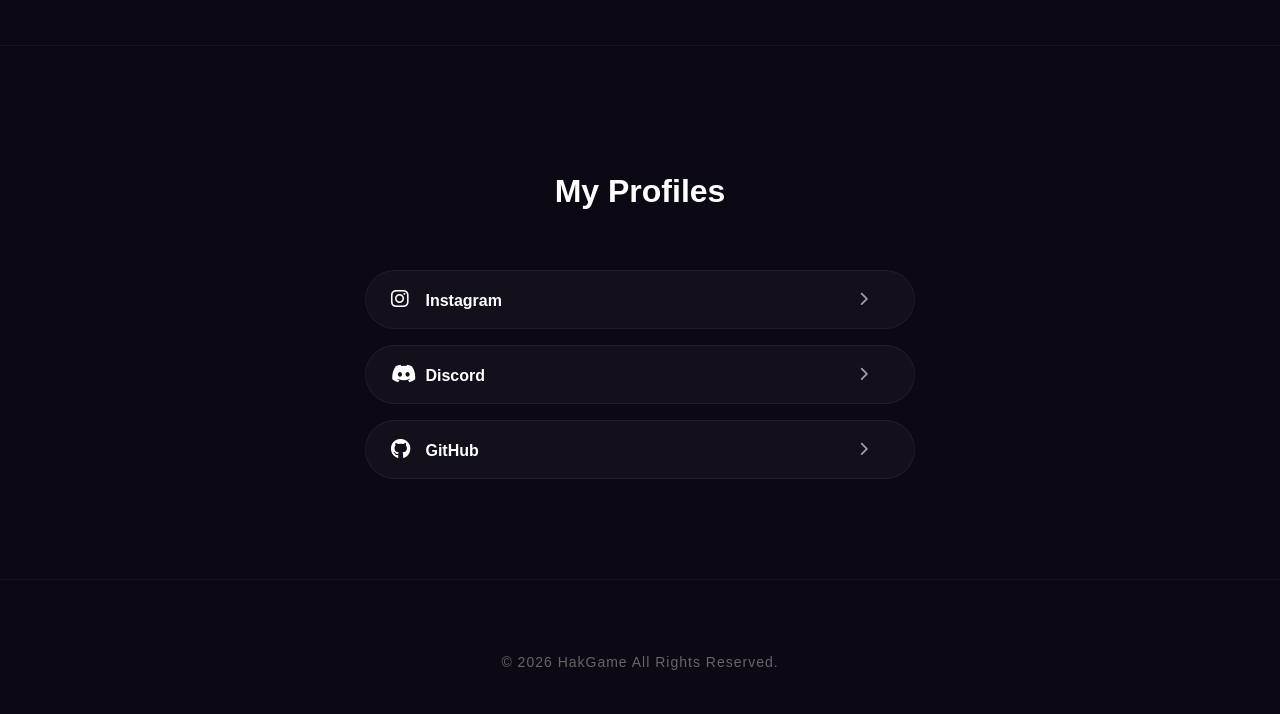
==== commit 991f49a6: "Update index.html" ====
--- a/index.html
+++ b/index.html
@@ -140,91 +140,6 @@
             from { transform: scale(0.98); opacity: 0.8; }
             to { transform: scale(1.02); opacity: 1; }
         }
-        .grid-container {
-            display: grid;
-            grid-template-columns: repeat(auto-fit, minmax(300px, 1fr));
-            gap: 40px;
-            max-width: 1200px;
-            margin: 0 auto;
-        }
-        .showcase-card {
-            background: rgba(255, 255, 255, 0.02);
-            border: 1px solid rgba(255, 255, 255, 0.06);
-            border-radius: 16px;
-            padding: 35px;
-            transition: 0.3s ease;
-            display: flex;
-            flex-direction: column;
-            align-items: center;
-            text-align: center;
-            text-decoration: none;
-            color: inherit;
-        }
-        .showcase-card:hover {
-            transform: translateY(-5px);
-            border-color: #ba68c8;
-            box-shadow: 0 10px 30px rgba(186, 104, 200, 0.15);
-        }
-        .card-icon-wrapper {
-            width: 90px;
-            height: 90px;
-            border-radius: 16px;
-            margin-bottom: 25px;
-            display: flex;
-            align-items: center;
-            justify-content: center;
-            background: rgba(186, 104, 200, 0.05);
-            border: 1px solid rgba(186, 104, 200, 0.2);
-            box-shadow: 0 0 20px rgba(186, 104, 200, 0.15);
-        }
-        .card-icon-wrapper i {
-            font-size: 40px;
-            color: #ba68c8;
-            text-shadow: 0 0 10px rgba(186, 104, 200, 0.4);
-        }
-        .card-title {
-            font-size: 24px;
-            margin: 0 0 12px 0;
-            color: #ffffff;
-        }
-        .card-description {
-            font-size: 15px;
-            color: #a0a0a0;
-            line-height: 1.6;
-            margin-bottom: 30px;
-            flex-grow: 1;
-        }
-        .section-action-button {
-            display: inline-flex;
-            align-items: center;
-            gap: 10px;
-            background: transparent;
-            color: #ba68c8;
-            border: 2px solid #ba68c8;
-            padding: 12px 30px;
-            font-size: 15px;
-            font-weight: bold;
-            text-transform: uppercase;
-            border-radius: 50px;
-            cursor: pointer;
-            text-decoration: none;
-            transition: 0.3s;
-            width: 100%;
-            max-width: 220px;
-            box-sizing: border-box;
-            justify-content: center;
-        }
-        .section-action-button i {
-            transition: transform 0.3s cubic-bezier(0.165, 0.84, 0.44, 1);
-        }
-        .showcase-card:hover .section-action-button {
-            background: #ba68c8;
-            color: #000;
-            box-shadow: 0 0 20px rgba(186, 104, 200, 0.4);
-        }
-        .showcase-card:hover .section-action-button i {
-            transform: translateY(3px);
-        }
         .profiles-section {
             padding: 100px 6%;
             border-top: 1px solid rgba(255, 255, 255, 0.06);
@@ -322,7 +237,7 @@
         <section id="home" class="hero">
             <h1 class="hero-title">Shaping the Future of Internet</h1>
             <p class="hero-subtitle">As Hakgame, we are here to provide our players with the highest quality of entertainment and competition.</p>
-            <button class="cta-button" onclick="document.getElementById('apps').scrollIntoView({behavior: 'smooth'});">Explore Apps</button>
+            <button class="cta-button" onclick="document.getElementById('games').scrollIntoView({behavior: 'smooth'});">Explore Games</button>
         </section>
 
         <section id="games" class="content-section">
@@ -332,19 +247,7 @@
 
         <section id="apps" class="content-section">
             <h2 class="section-title">Our Applications</h2>
-            <div class="grid-container">
-                <a href="zYigitt_Macro.exe" download class="showcase-card">
-                    <div class="card-icon-wrapper">
-                        <i class="fas fa-mouse-pointer"></i>
-                    </div>
-                    <h3 class="card-title">zYigitt Macro</h3>
-                    <p class="card-description">Macro.</p>
-
-                    <div class="section-action-button">
-                        Download <i class="fas fa-download"></i>
-                    </div>
-                </a>
-            </div>
+            <div class="coming-soon-text">COMING SOON</div>
         </section>
 
         <section id="profiles" class="profiles-section">
@@ -364,11 +267,6 @@
                     <span><i class="fab fa-github"></i> GitHub</span>
                     <i class="fas fa-chevron-right arrow-icon"></i>
                 </a>
-
-                <a href="https://steamcommunity.com/id/zyigitt" target="_blank" class="social-link steam">
-                    <span><i class="fab fa-steam"></i> Steam</span>
-                    <i class="fas fa-chevron-right arrow-icon"></i>
-                </a>
             </div>
         </section>
     </main>
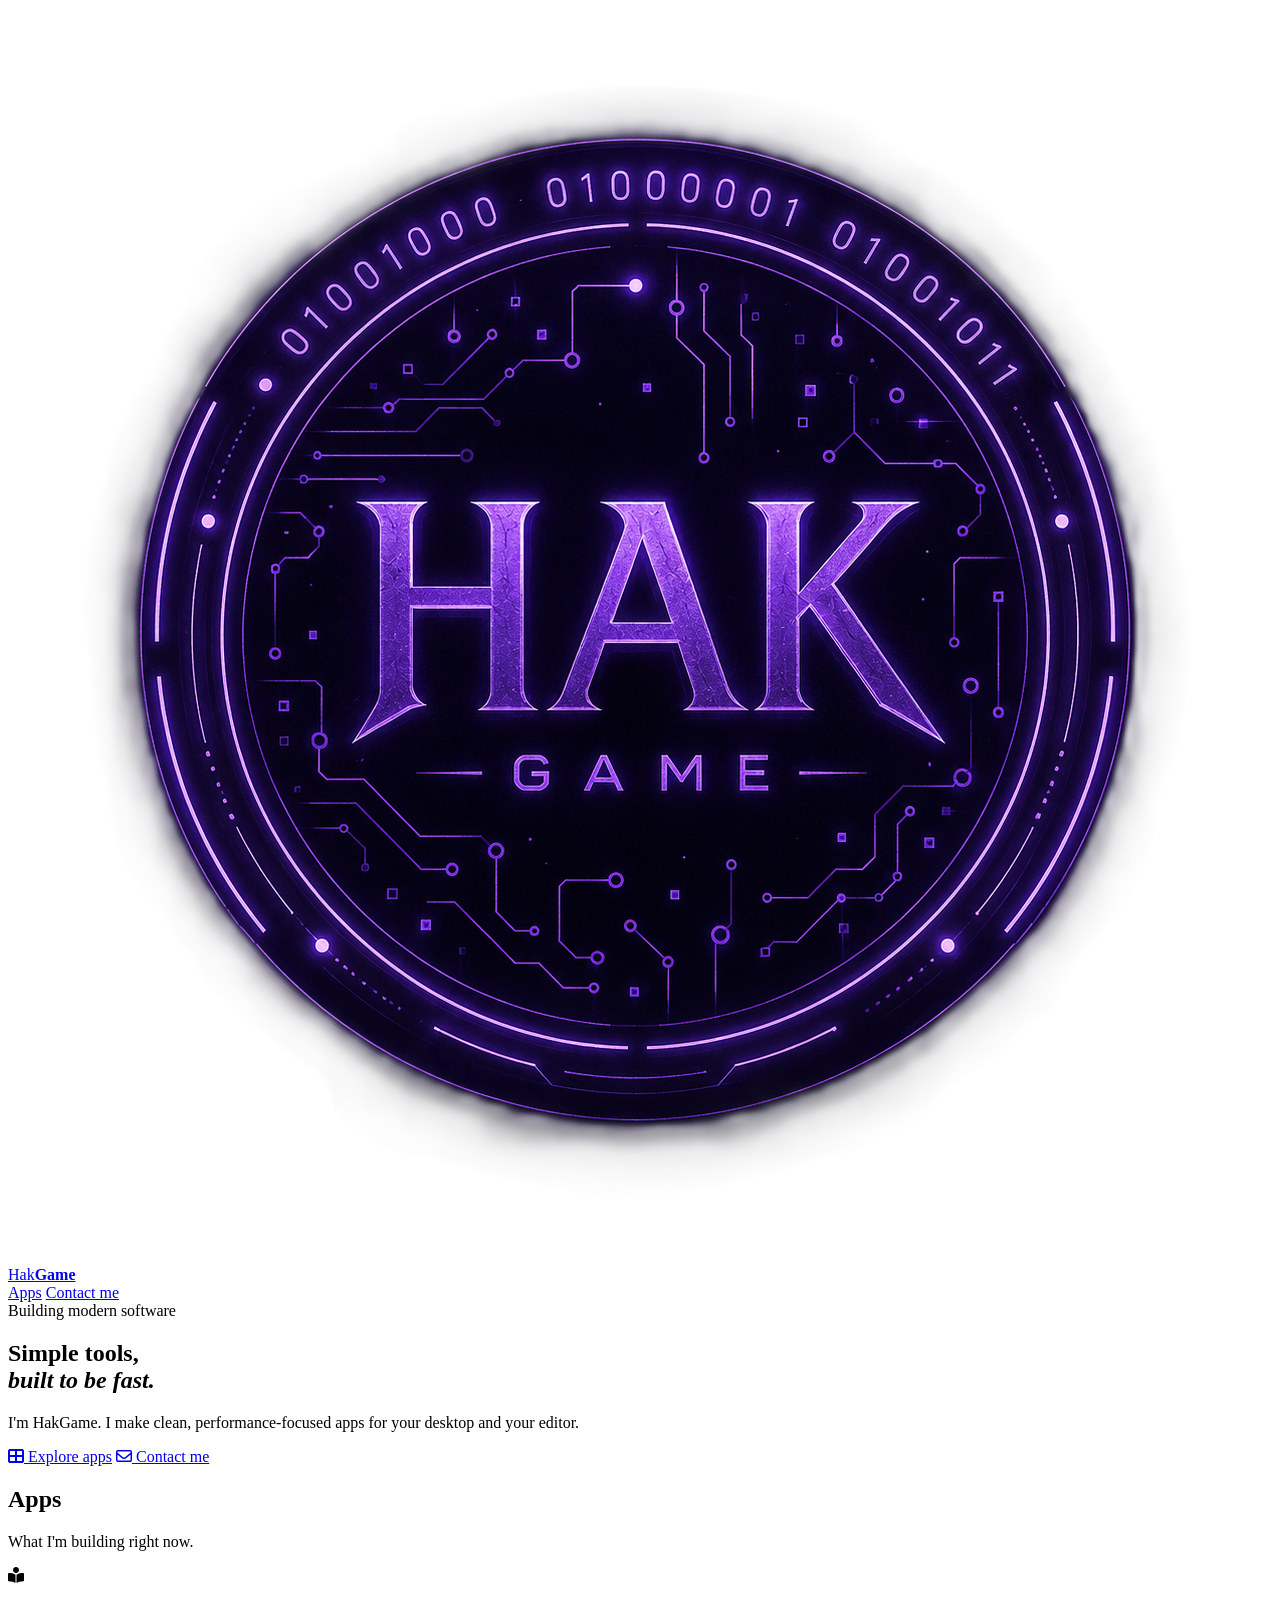
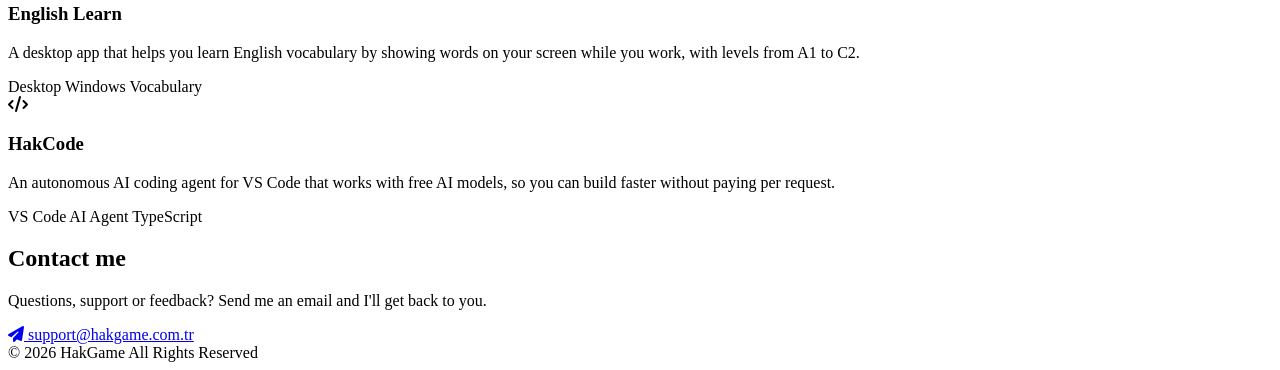
==== commit 72048b35: "Update index.html" ====
--- a/index.html
+++ b/index.html
@@ -1,279 +1,159 @@
 <!DOCTYPE html>
 <html lang="en">
 <head>
-    <meta charset="UTF-8">
-    <meta name="viewport" content="width=device-width, initial-scale=1.0">
-    <title>HakGame</title>
-    <link rel="icon" type="image/png" href="hakgame.png">
-    <link rel="stylesheet" href="https://cdnjs.cloudflare.com/ajax/libs/font-awesome/6.4.0/css/all.min.css">
-    <style>
-        body {
-            margin: 0;
-            padding: 0;
-            font-family: 'Segoe UI', Roboto, Helvetica, Arial, sans-serif;
-            background-color: #0c0814;
-            color: #ffffff;
-            overflow-x: hidden;
-            scroll-behavior: smooth;
-        }
-        .neon-bg-effects {
-            position: fixed;
-            top: 0; left: 0; width: 100%; height: 100%;
-            z-index: -2;
-            pointer-events: none;
-            background: 
-                radial-gradient(circle at 15% 25%, rgba(186, 104, 200, 0.1) 0%, transparent 40%),
-                radial-gradient(circle at 85% 75%, rgba(147, 112, 219, 0.1) 0%, transparent 40%);
-        }
-        header {
-            position: sticky;
-            top: 0;
-            padding: 20px 6%;
-            display: flex;
-            justify-content: space-between;
-            align-items: center;
-            background: rgba(12, 8, 20, 0.9);
-            backdrop-filter: blur(10px);
-            z-index: 1000;
-            border-bottom: 1px solid rgba(255, 255, 255, 0.06);
-            flex-direction: row-reverse;
-        }
-        .logo-container {
-            display: flex;
-            align-items: center;
-            gap: 15px;
-        }
-        .studio-logo {
-            width: 45px;
-            height: auto;
-            border-radius: 8px;
-            box-shadow: 0 0 15px rgba(186, 104, 200, 0.4);
-        }
-        .studio-name {
-            font-size: 26px;
-            font-weight: 800;
-            letter-spacing: 2px;
-            background: linear-gradient(to right, #ba68c8, #9370db);
-            -webkit-background-clip: text;
-            -webkit-text-fill-color: transparent;
-        }
-        nav {
-            display: flex;
-            align-items: center;
-            gap: 30px;
-        }
-        nav ul { display: flex; list-style: none; gap: 35px; margin: 0; padding: 0; }
-        nav a {
-            color: #a0a0a0;
-            text-decoration: none;
-            font-size: 15px;
-            font-weight: 600;
-            transition: 0.3s;
-        }
-        nav a:hover {
-            color: #ba68c8;
-            text-shadow: 0 0 8px rgba(186, 104, 200, 0.6);
-        }
-        .hero {
-            height: 80vh;
-            display: flex;
-            flex-direction: column;
-            justify-content: center;
-            align-items: center;
-            text-align: center;
-            padding: 0 6%;
-        }
-        .hero-title {
-            font-size: 60px;
-            font-weight: 900;
-            margin-bottom: 20px;
-            background: linear-gradient(135deg, #fff 60%, #ba68c8);
-            -webkit-background-clip: text;
-            -webkit-text-fill-color: transparent;
-        }
-        .hero-subtitle {
-            font-size: 18px;
-            color: #a0a0a0;
-            max-width: 650px;
-            line-height: 1.6;
-            margin-bottom: 40px;
-        }
-        .cta-button {
-            background: linear-gradient(135deg, #ba68c8, #9370db);
-            color: #000;
-            border: none;
-            padding: 16px 40px;
-            font-size: 16px;
-            font-weight: bold;
-            text-transform: uppercase;
-            border-radius: 4px;
-            cursor: pointer;
-            transition: 0.3s;
-        }
-        .cta-button:hover {
-            transform: translateY(-3px);
-            box-shadow: 0 10px 25px rgba(186, 104, 200, 0.5);
-        }
-        .content-section {
-            padding: 100px 6%;
-            border-top: 1px solid rgba(255, 255, 255, 0.06);
-            text-align: center;
-        }
-        .section-title {
-            font-size: 32px;
-            text-align: center;
-            margin-bottom: 60px;
-            position: relative;
-        }
-        .coming-soon-text {
-            font-size: 48px;
-            font-weight: 800;
-            letter-spacing: 4px;
-            margin: 40px 0;
-            background: linear-gradient(45deg, #ba68c8, #9370db);
-            -webkit-background-clip: text;
-            -webkit-text-fill-color: transparent;
-            text-shadow: 0 0 30px rgba(186, 104, 200, 0.3);
-            animation: pulse 2s infinite alternate;
-        }
-        @keyframes pulse {
-            from { transform: scale(0.98); opacity: 0.8; }
-            to { transform: scale(1.02); opacity: 1; }
-        }
-        .profiles-section {
-            padding: 100px 6%;
-            border-top: 1px solid rgba(255, 255, 255, 0.06);
-            display: flex;
-            flex-direction: column;
-            align-items: center;
-        }
-        .linktree-container {
-            width: 100%;
-            max-width: 550px;
-            display: flex;
-            flex-direction: column;
-            gap: 16px;
-        }
-        .social-link {
-            display: flex;
-            align-items: center;
-            justify-content: space-between;
-            background: rgba(255, 255, 255, 0.03);
-            border: 1px solid rgba(255, 255, 255, 0.06);
-            padding: 18px 25px;
-            border-radius: 50px;
-            color: #ffffff;
-            text-decoration: none;
-            font-size: 16px;
-            font-weight: 600;
-            transition: all 0.3s ease;
-        }
-        .social-link i {
-            font-size: 20px;
-            width: 30px;
-        }
-        .social-link .arrow-icon {
-            font-size: 14px;
-            color: #a0a0a0;
-            transition: transform 0.3s;
-        }
-        .social-link:hover {
-            transform: scale(1.02);
-            background: rgba(255, 255, 255, 0.06);
-        }
-        .social-link.instagram:hover { border-color: #e1306c; box-shadow: 0 0 15px rgba(225, 48, 108, 0.3); }
-        .social-link.discord:hover { border-color: #5865f2; box-shadow: 0 0 15px rgba(88, 101, 242, 0.3); }
-        .social-link.github:hover { border-color: #fff; box-shadow: 0 0 15px rgba(255, 255, 255, 0.2); }
-        .social-link.steam:hover { border-color: #1b2838; box-shadow: 0 0 15px rgba(27, 40, 56, 0.5); }
-        .social-link:hover .arrow-icon {
-            transform: translateX(5px);
-            color: #fff;
-        }
-        footer {
-            padding: 60px 6% 30px;
-            text-align: center;
-            border-top: 1px solid rgba(255, 255, 255, 0.06);
-        }
-        .copyright-text {
-            color: #666;
-            font-size: 14px;
-            letter-spacing: 1px;
-        }
-        @media (max-width: 768px) {
-            header {
-                flex-direction: column;
-                gap: 15px;
-                padding: 15px 4%;
-            }
-            nav ul { gap: 20px; }
-            nav a { font-size: 14px; }
-            .hero-title { font-size: 38px; }
-            .hero-subtitle { font-size: 15px; margin-bottom: 30px; }
-            .coming-soon-text { font-size: 32px; }
-            .content-section, .profiles-section { padding: 60px 4%; }
-        }
-    </style>
+  <meta charset="UTF-8">
+  <meta name="viewport" content="width=device-width, initial-scale=1.0">
+  <title>HakGame</title>
+  <meta name="description" content="HakGame — modern desktop apps and developer tools: English Learn and HakCode.">
+  <meta name="theme-color" content="#070d1a">
+  <link rel="icon" type="image/png" href="hakgame.png">
+  <link rel="preconnect" href="https://fonts.googleapis.com">
+  <link rel="preconnect" href="https://fonts.gstatic.com" crossorigin>
+  <link href="https://fonts.googleapis.com/css2?family=Inter:wght@400;500;600;700;800&display=swap" rel="stylesheet">
+  <link rel="stylesheet" href="https://cdnjs.cloudflare.com/ajax/libs/font-awesome/6.5.1/css/all.min.css">
+  <link rel="stylesheet" href="style.css">
 </head>
 <body>
 
-    <div class="neon-bg-effects"></div>
+  <div class="progress" id="progress"></div>
+  <div class="bg" aria-hidden="true">
+    <span class="orb orb-1"></span>
+    <span class="orb orb-2"></span>
+    <span class="orb orb-3"></span>
+  </div>
 
-    <header>
-        <div class="logo-container">
-            <img src="hakgame.png" alt="Hakgame Logo" class="studio-logo">
-            <span class="studio-name">HAKGAME</span>
+  <header class="nav" id="nav">
+    <div class="container nav-inner">
+      <a href="#top" class="brand">
+        <img src="hakgame.png" alt="HakGame logo">
+        <span class="brand-text">Hak<b>Game</b></span>
+      </a>
+      <nav class="nav-links">
+        <a href="#apps">Apps</a>
+        <a href="#contact" class="cta">Contact me</a>
+      </nav>
+    </div>
+  </header>
+
+  <main id="top">
+
+    <section class="hero">
+      <div class="container">
+        <div class="badge reveal"><i></i> Building modern software</div>
+        <h1 class="reveal">Simple tools,<br><em>built to be fast.</em></h1>
+        <p class="reveal">I'm HakGame. I make clean, performance-focused apps for your desktop and your editor.</p>
+        <div class="btn-row reveal">
+          <a href="#apps" class="btn btn-primary"><i class="fa-solid fa-table-cells-large"></i> Explore apps</a>
+          <a href="#contact" class="btn btn-ghost"><i class="fa-regular fa-envelope"></i> Contact me</a>
         </div>
-        <nav>
-            <ul>
-                <li><a href="#home">Home</a></li>
-                <li><a href="#games">Games</a></li>
-                <li><a href="#apps">Apps</a></li>
-                <li><a href="#profiles">My Profiles</a></li>
-            </ul>
-        </nav>
-    </header>
+      </div>
+    </section>
 
-    <main>
-        <section id="home" class="hero">
-            <h1 class="hero-title">Shaping the Future of Internet</h1>
-            <p class="hero-subtitle">As Hakgame, we are here to provide our players with the highest quality of entertainment and competition.</p>
-            <button class="cta-button" onclick="document.getElementById('games').scrollIntoView({behavior: 'smooth'});">Explore Games</button>
-        </section>
+    <section id="apps">
+      <div class="container">
+        <div class="section-head reveal">
+          <h2>Apps</h2>
+          <p>What I'm building right now.</p>
+        </div>
 
-        <section id="games" class="content-section">
-            <h2 class="section-title">Our Games</h2>
-            <div class="coming-soon-text">COMING SOON</div>
-        </section>
+        <div class="grid">
+          <article class="card reveal">
+            <div class="icon"><i class="fa-solid fa-book-open-reader"></i></div>
+            <h3>English Learn</h3>
+            <p>A desktop app that helps you learn English vocabulary by showing words on your screen while you work, with levels from A1 to C2.</p>
+            <div class="tags">
+              <span>Desktop</span>
+              <span>Windows</span>
+              <span>Vocabulary</span>
+            </div>
+          </article>
 
-        <section id="apps" class="content-section">
-            <h2 class="section-title">Our Applications</h2>
-            <div class="coming-soon-text">COMING SOON</div>
-        </section>
+          <article class="card reveal">
+            <div class="icon"><i class="fa-solid fa-code"></i></div>
+            <h3>HakCode</h3>
+            <p>An autonomous AI coding agent for VS Code that works with free AI models, so you can build faster without paying per request.</p>
+            <div class="tags">
+              <span>VS Code</span>
+              <span>AI Agent</span>
+              <span>TypeScript</span>
+            </div>
+          </article>
+        </div>
+      </div>
+    </section>
 
-        <section id="profiles" class="profiles-section">
-            <h2 class="section-title">My Profiles</h2>
-            <div class="linktree-container">
-                <a href="https://instagram.com/zyigitt0" target="_blank" class="social-link instagram">
-                    <span><i class="fab fa-instagram"></i> Instagram</span>
-                    <i class="fas fa-chevron-right arrow-icon"></i>
-                </a>
+    <section id="contact" class="contact">
+      <div class="container">
+        <div class="section-head reveal">
+          <h2>Contact me</h2>
+          <p>Questions, support or feedback? Send me an email and I'll get back to you.</p>
+        </div>
+        <div class="reveal">
+          <a href="mailto:support@hakgame.com.tr" class="btn btn-primary">
+            <i class="fa-solid fa-paper-plane"></i> support@hakgame.com.tr
+          </a>
+        </div>
+      </div>
+    </section>
 
-                <a href="https://discord.com/users/1336357374134583348" target="_blank" class="social-link discord">
-                    <span><i class="fab fa-discord"></i> Discord</span>
-                    <i class="fas fa-chevron-right arrow-icon"></i>
-                </a>
+  </main>
 
-                <a href="https://github.com/zyigitt0" target="_blank" class="social-link github">
-                    <span><i class="fab fa-github"></i> GitHub</span>
-                    <i class="fas fa-chevron-right arrow-icon"></i>
-                </a>
-            </div>
-        </section>
-    </main>
+  <footer>
+    <div class="container">
+      &copy; <span id="year">2026</span> HakGame All Rights Reserved
+    </div>
+  </footer>
 
-    <footer>
-        <p class="copyright-text">© 2026 HakGame All Rights Reserved.</p>
-    </footer>
+  <script>
+    document.getElementById("year").textContent = new Date().getFullYear();
 
+    const items =document.querySelectorAll(".reveal");
+    if ("IntersectionObserver" in window) {
+      const io = new IntersectionObserver((entries) => {
+        entries.forEach((e) => {
+          if (e.isIntersecting) {
+            e.target.classList.add("show");
+            setTimeout(() => { e.target.style.transitionDelay = ""; }, 1200);
+            io.unobserve(e.target);
+          }
+        });
+      }, { threshold: 0.12 });
+      items.forEach((el, i) => {
+        el.style.transitionDelay = (i % 4) * 120 + "ms";
+        io.observe(el);
+      });
+    } else {
+      items.forEach((el) => el.classList.add("show"));
+    }
+
+    const nav = document.getElementById("nav");
+    const progress = document.getElementById("progress");
+    const onScroll = () => {
+      const max = document.documentElement.scrollHeight - window.innerHeight;
+      progress.style.transform = "scaleX(" + (max > 0 ? window.scrollY / max : 0) + ")";
+      nav.classList.toggle("scrolled", window.scrollY > 20);
+    };
+    window.addEventListener("scroll", onScroll, { passive: true });
+    onScroll();
+
+    const canHover = window.matchMedia("(hover: hover)").matches;
+    if (canHover) {
+      document.querySelectorAll(".card").forEach((card) => {
+        card.addEventListener("mousemove", (ev) => {
+          const r = card.getBoundingClientRect();
+          const x = ev.clientX - r.left;
+          const y = ev.clientY - r.top;
+          card.style.setProperty("--mx", x + "px");
+          card.style.setProperty("--my", y + "px");
+          const rx = ((y / r.height) - 0.5) * -8;
+          const ry = ((x / r.width) - 0.5) * 8;
+          card.style.transform = "translateY(-5px) rotateX(" + rx + "deg) rotateY(" + ry + "deg)";
+        });
+        card.addEventListener("mouseleave", () => {
+          card.style.transform = "";
+        });
+      });
+    }
+  </script>
 </body>
 </html>
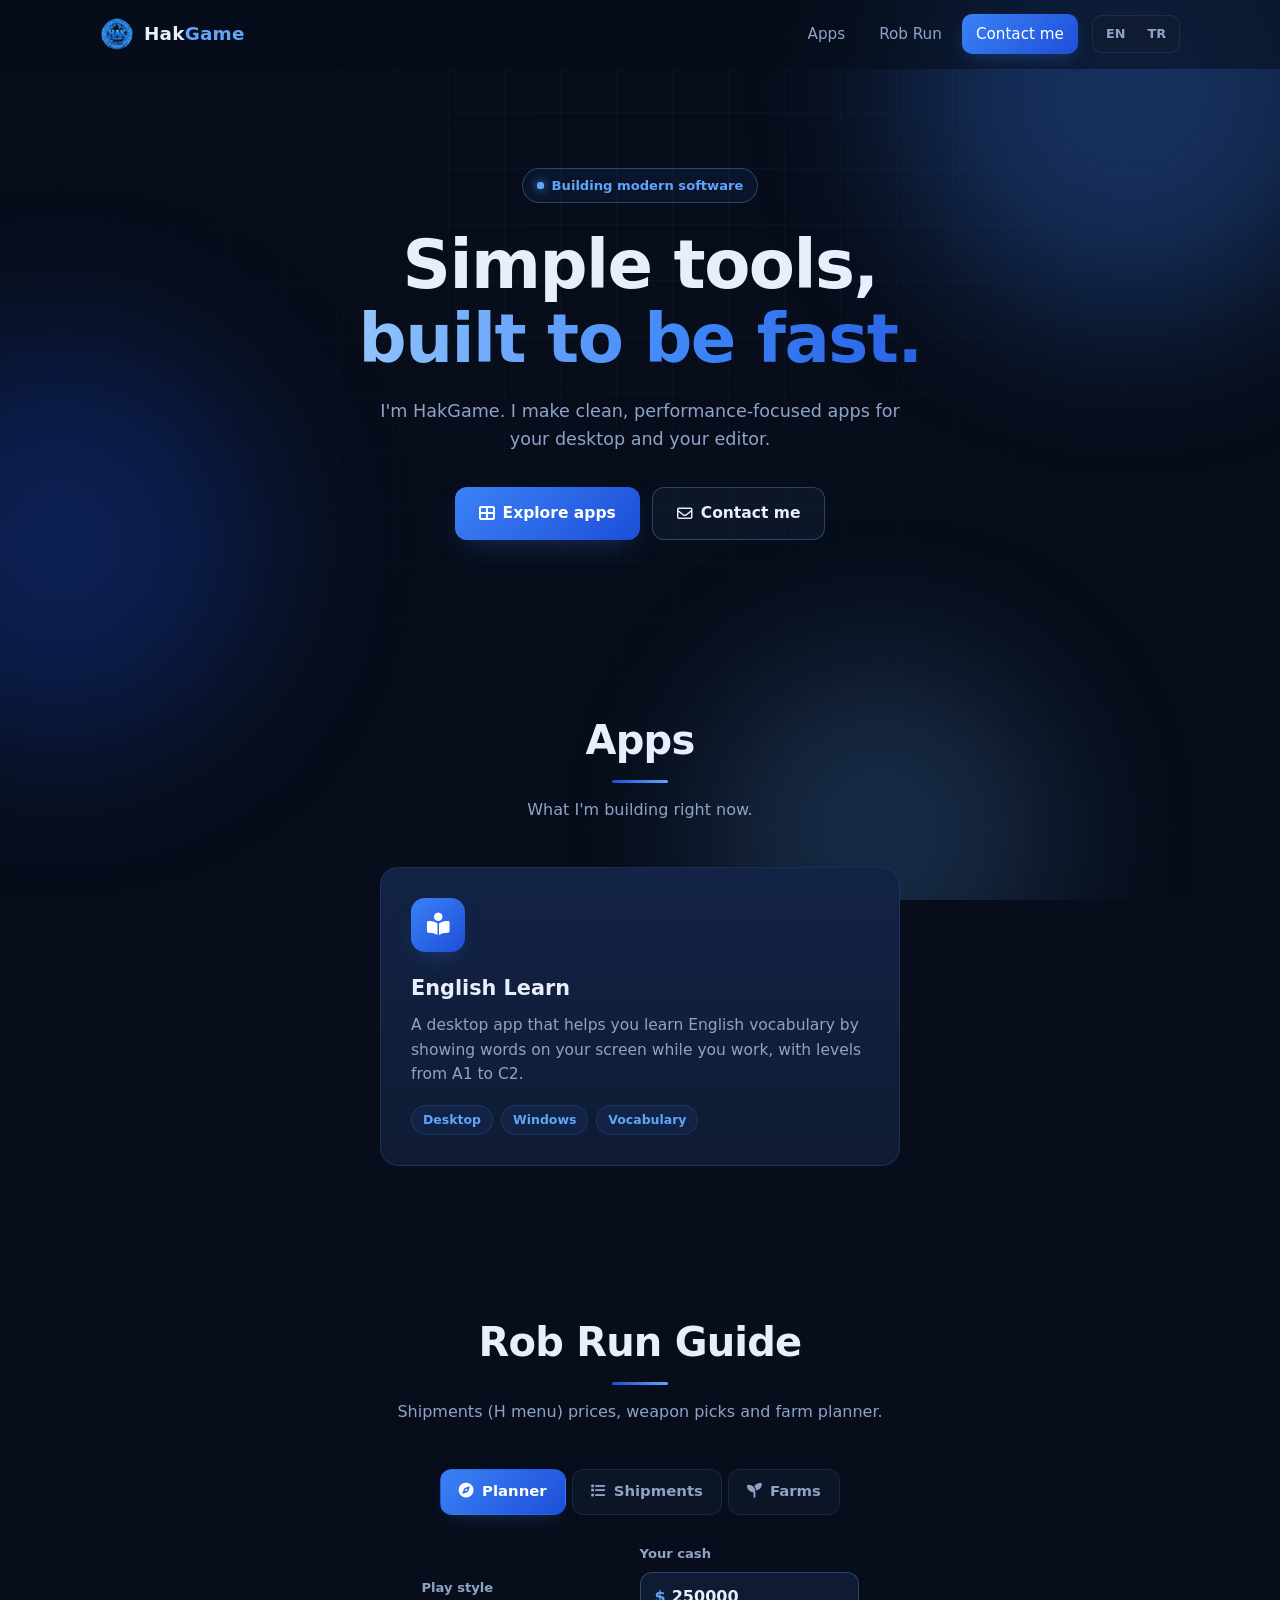
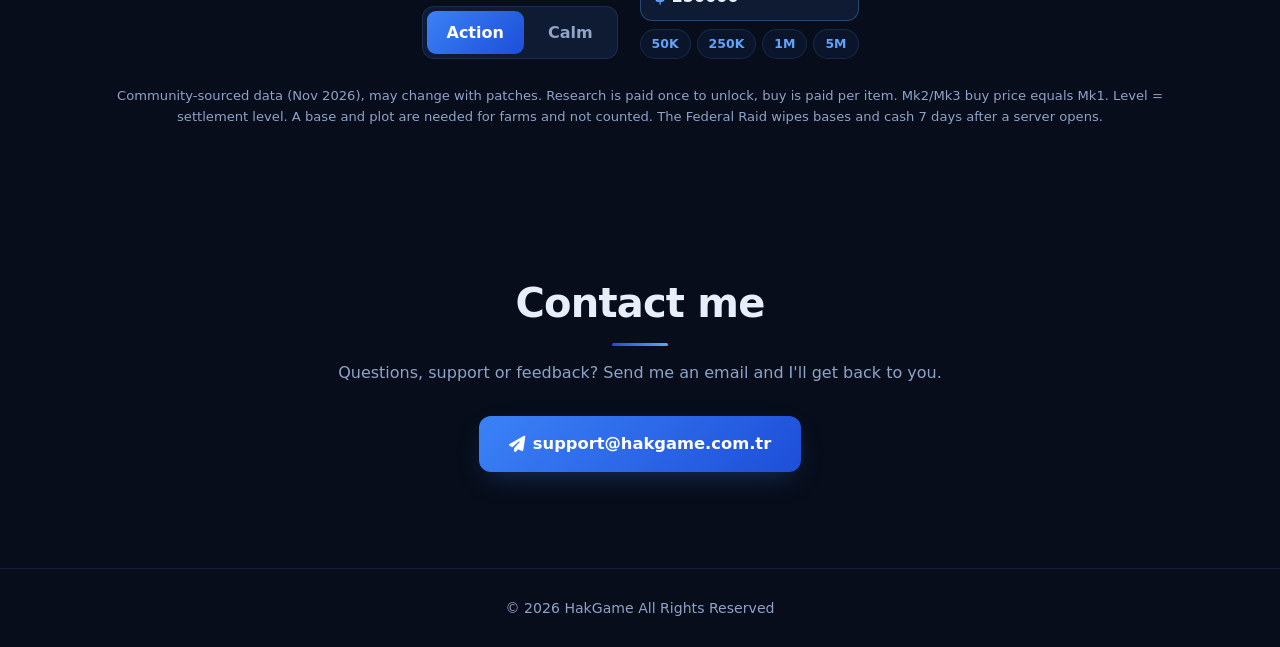
==== commit 38d36636: "Update index.html" ====
--- a/index.html
+++ b/index.html
@@ -4,7 +4,7 @@
   <meta charset="UTF-8">
   <meta name="viewport" content="width=device-width, initial-scale=1.0">
   <title>HakGame</title>
-  <meta name="description" content="HakGame — modern desktop apps and developer tools: English Learn and HakCode.">
+  <meta name="description" content="HakGame — modern desktop apps: English Learn.">
   <meta name="theme-color" content="#070d1a">
   <link rel="icon" type="image/png" href="hakgame.png">
   <link rel="preconnect" href="https://fonts.googleapis.com">
@@ -29,8 +29,10 @@
         <span class="brand-text">Hak<b>Game</b></span>
       </a>
       <nav class="nav-links">
-        <a href="#apps">Apps</a>
-        <a href="#contact" class="cta">Contact me</a>
+        <a href="#apps" data-i18n="nav_apps">Apps</a>
+        <a href="#robrun" data-i18n="nav_robrun">Rob Run</a>
+        <a href="#contact" class="cta" data-i18n="nav_contact">Contact me</a>
+        <div class="langsw" id="langSw"><button data-lang="en">EN</button><button data-lang="tr">TR</button></div>
       </nav>
     </div>
   </header>
@@ -39,12 +41,12 @@
 
     <section class="hero">
       <div class="container">
-        <div class="badge reveal"><i></i> Building modern software</div>
-        <h1 class="reveal">Simple tools,<br><em>built to be fast.</em></h1>
-        <p class="reveal">I'm HakGame. I make clean, performance-focused apps for your desktop and your editor.</p>
+        <div class="badge reveal"><i></i> <span data-i18n="badge">Building modern software</span></div>
+        <h1 class="reveal" data-i18n-html="h1">Simple tools,<br><em>built to be fast.</em></h1>
+        <p class="reveal" data-i18n="hero_p">I'm HakGame. I make clean, performance-focused apps for your desktop and your editor.</p>
         <div class="btn-row reveal">
-          <a href="#apps" class="btn btn-primary"><i class="fa-solid fa-table-cells-large"></i> Explore apps</a>
-          <a href="#contact" class="btn btn-ghost"><i class="fa-regular fa-envelope"></i> Contact me</a>
+          <a href="#apps" class="btn btn-primary"><i class="fa-solid fa-table-cells-large"></i> <span data-i18n="btn_explore">Explore apps</span></a>
+          <a href="#contact" class="btn btn-ghost"><i class="fa-regular fa-envelope"></i> <span data-i18n="btn_contact">Contact me</span></a>
         </div>
       </div>
     </section>
@@ -52,41 +54,97 @@
     <section id="apps">
       <div class="container">
         <div class="section-head reveal">
-          <h2>Apps</h2>
-          <p>What I'm building right now.</p>
+          <h2 data-i18n="apps_h">Apps</h2>
+          <p data-i18n="apps_p">What I'm building right now.</p>
         </div>
 
         <div class="grid">
           <article class="card reveal">
             <div class="icon"><i class="fa-solid fa-book-open-reader"></i></div>
             <h3>English Learn</h3>
-            <p>A desktop app that helps you learn English vocabulary by showing words on your screen while you work, with levels from A1 to C2.</p>
+            <p data-i18n="el_p">A desktop app that helps you learn English vocabulary by showing words on your screen while you work, with levels from A1 to C2.</p>
             <div class="tags">
-              <span>Desktop</span>
-              <span>Windows</span>
-              <span>Vocabulary</span>
+              <span data-i18n="tag_desktop">Desktop</span>
+              <span data-i18n="tag_windows">Windows</span>
+              <span data-i18n="tag_vocab">Vocabulary</span>
             </div>
           </article>
-
-          <article class="card reveal">
-            <div class="icon"><i class="fa-solid fa-code"></i></div>
-            <h3>HakCode</h3>
-            <p>An autonomous AI coding agent for VS Code that works with free AI models, so you can build faster without paying per request.</p>
-            <div class="tags">
-              <span>VS Code</span>
-              <span>AI Agent</span>
-              <span>TypeScript</span>
+        </div>
+      </div>
+    </section>
+
+    <section id="robrun">
+      <div class="container">
+        <div class="section-head reveal">
+          <h2 data-i18n="rr_h">Rob Run Guide</h2>
+          <p data-i18n="rr_p">Shipments (H menu) prices, weapon picks and farm planner.</p>
+        </div>
+
+        <div class="tabs reveal" id="tabs">
+          <button class="tab active" data-tab="planner"><i class="fa-solid fa-compass"></i> <span data-i18n="tab_planner">Planner</span></button>
+          <button class="tab" data-tab="shipments"><i class="fa-solid fa-list"></i> <span data-i18n="tab_ship">Shipments</span></button>
+          <button class="tab" data-tab="farms"><i class="fa-solid fa-seedling"></i> <span data-i18n="tab_farms">Farms</span></button>
+        </div>
+
+        <div class="panel" id="panel-planner">
+          <div class="planner-controls">
+            <div class="field">
+              <label data-i18n="lbl_style">Play style</label>
+              <div class="seg" id="styleSeg">
+                <button class="active" data-style="action" data-i18n="seg_action">Action</button>
+                <button data-style="calm" data-i18n="seg_calm">Calm</button>
+              </div>
             </div>
-          </article>
-        </div>
+            <div class="field">
+              <label for="budget" data-i18n="lbl_cash">Your cash</label>
+              <div class="money"><span>$</span><input id="budget" type="number" min="0" step="1000" value="250000" inputmode="numeric"></div>
+              <div class="chips" id="chips">
+                <button data-v="50000">50K</button>
+                <button data-v="250000">250K</button>
+                <button data-v="1000000">1M</button>
+                <button data-v="5000000">5M</button>
+              </div>
+            </div>
+          </div>
+          <div id="planOut"></div>
+        </div>
+
+        <div class="panel" id="panel-shipments" hidden>
+          <div class="toolbar">
+            <input class="search" id="search" type="search" placeholder="Search items..." data-i18n-ph="ph_search" autocomplete="off">
+            <select class="select" id="tierSel">
+              <option value="" data-i18n="opt_all">All levels</option>
+              <option value="0" data-i18n="opt_0">Level 0</option>
+              <option value="1" data-i18n="opt_1">Level 1</option>
+              <option value="2" data-i18n="opt_2">Level 2</option>
+              <option value="3" data-i18n="opt_3">Level 3</option>
+            </select>
+          </div>
+          <div class="cats" id="cats"></div>
+          <div class="table-wrap">
+            <table>
+              <thead>
+                <tr><th data-i18n="th_item">Item</th><th data-i18n="th_cat">Category</th><th data-i18n="th_lvl">Lvl</th><th data-i18n="th_research">Research</th><th data-i18n="th_buy">Buy</th><th data-i18n="th_req">Requires</th></tr>
+              </thead>
+              <tbody id="rows"></tbody>
+            </table>
+          </div>
+          <p class="count" id="count"></p>
+        </div>
+
+        <div class="panel" id="panel-farms" hidden>
+          <div class="farm-grid" id="farmGrid"></div>
+        </div>
+
+        <p class="note" data-i18n="note">Community-sourced data (Nov 2026), may change with patches. Research is paid once to unlock, buy is paid per item. Mk2/Mk3 buy price equals Mk1. Level = settlement level. A base and plot are needed for farms and not counted. The Federal Raid wipes bases and cash 7 days after a server opens.</p>
       </div>
     </section>
 
     <section id="contact" class="contact">
       <div class="container">
         <div class="section-head reveal">
-          <h2>Contact me</h2>
-          <p>Questions, support or feedback? Send me an email and I'll get back to you.</p>
+          <h2 data-i18n="contact_h">Contact me</h2>
+          <p data-i18n="contact_p">Questions, support or feedback? Send me an email and I'll get back to you.</p>
         </div>
         <div class="reveal">
           <a href="mailto:support@hakgame.com.tr" class="btn btn-primary">
@@ -100,7 +158,7 @@
 
   <footer>
     <div class="container">
-      &copy; <span id="year">2026</span> HakGame All Rights Reserved
+      &copy; <span id="year">2026</span> HakGame <span data-i18n="rights">All Rights Reserved</span>
     </div>
   </footer>
 
@@ -155,5 +213,8 @@
       });
     }
   </script>
+  <script src="en.js"></script>
+  <script src="tr.js"></script>
+  <script src="robrun.js"></script>
 </body>
 </html>
--- a/style.css
+++ b/style.css
@@ -0,0 +1,1068 @@
+:root {
+  --bg: #070d1a;
+  --bg-2: #0b1426;
+  --surface: #0f1b33;
+  --surface-2: #132345;
+  --border: rgba(96, 165, 250, 0.14);
+  --border-strong: rgba(96, 165, 250, 0.32);
+  --text: #e8eefc;
+  --muted: #8fa3c7;
+  --blue: #3b82f6;
+  --blue-light: #60a5fa;
+  --blue-dark: #1d4ed8;
+  --glow: rgba(59, 130, 246, 0.35);
+  --radius: 18px;
+  --font: "Inter", system-ui, -apple-system, "Segoe UI", Roboto, sans-serif;
+}
+
+* {
+  box-sizing: border-box;
+  margin: 0;
+  padding: 0;
+}
+
+html {
+  scroll-behavior: smooth;
+  scroll-padding-top: 84px;
+}
+
+body {
+  font-family: var(--font);
+  background: var(--bg);
+  color: var(--text);
+  line-height: 1.6;
+  -webkit-font-smoothing: antialiased;
+  overflow-x: hidden;
+}
+
+a {
+  color: inherit;
+  text-decoration: none;
+}
+
+.container {
+  width: min(1080px, 100% - 40px);
+  margin-inline: auto;
+}
+
+.bg {
+  position: fixed;
+  inset: 0;
+  z-index: -1;
+  overflow: hidden;
+  pointer-events: none;
+}
+
+.bg::after {
+  content: "";
+  position: absolute;
+  inset: 0;
+  background-image:
+    linear-gradient(rgba(96, 165, 250, 0.05) 1px, transparent 1px),
+    linear-gradient(90deg, rgba(96, 165, 250, 0.05) 1px, transparent 1px);
+  background-size: 56px 56px;
+  mask-image: radial-gradient(ellipse at 50% 20%, #000 10%, transparent 70%);
+  -webkit-mask-image: radial-gradient(ellipse at 50% 20%, #000 10%, transparent 70%);
+  animation: gridMove 14s linear infinite;
+}
+
+.orb {
+  position: absolute;
+  border-radius: 50%;
+  filter: blur(80px);
+  opacity: 0.55;
+}
+
+.orb-1 {
+  width: 460px;
+  height: 460px;
+  top: -140px;
+  right: -80px;
+  background: rgba(59, 130, 246, 0.55);
+  animation: drift1 16s ease-in-out infinite;
+}
+
+.orb-2 {
+  width: 400px;
+  height: 400px;
+  top: 38%;
+  left: -140px;
+  background: rgba(29, 78, 216, 0.55);
+  animation: drift2 20s ease-in-out infinite;
+}
+
+.orb-3 {
+  width: 340px;
+  height: 340px;
+  bottom: -100px;
+  right: 18%;
+  background: rgba(96, 165, 250, 0.38);
+  animation: drift3 18s ease-in-out infinite;
+}
+
+.progress {
+  position: fixed;
+  top: 0;
+  left: 0;
+  height: 3px;
+  width: 100%;
+  z-index: 60;
+  transform-origin: left;
+  transform: scaleX(0);
+  background: linear-gradient(90deg, var(--blue-dark), var(--blue-light));
+  box-shadow: 0 0 12px var(--glow);
+}
+
+.nav {
+  position: fixed;
+  top: 0;
+  left: 0;
+  right: 0;
+  z-index: 50;
+  backdrop-filter: blur(14px);
+  -webkit-backdrop-filter: blur(14px);
+  background: rgba(7, 13, 26, 0.55);
+  border-bottom: 1px solid transparent;
+  transition: background 0.3s, border-color 0.3s, box-shadow 0.3s;
+  animation: slideDown 0.8s cubic-bezier(0.2, 0.8, 0.2, 1) both;
+}
+
+.nav.scrolled {
+  background: rgba(7, 13, 26, 0.85);
+  border-bottom-color: var(--border);
+  box-shadow: 0 10px 30px -20px rgba(0, 0, 0, 0.8);
+}
+
+.nav-inner {
+  display: flex;
+  align-items: center;
+  justify-content: space-between;
+  height: 68px;
+  transition: height 0.3s;
+}
+
+.nav.scrolled .nav-inner {
+  height: 58px;
+}
+
+.brand {
+  display: flex;
+  align-items: center;
+  gap: 10px;
+  font-weight: 700;
+  font-size: 1.15rem;
+  letter-spacing: 0.2px;
+}
+
+.brand img {
+  width: 34px;
+  height: 34px;
+  border-radius: 9px;
+  object-fit: cover;
+  transition: transform 0.5s cubic-bezier(0.3, 1.5, 0.5, 1), box-shadow 0.3s;
+}
+
+.brand:hover img {
+  transform: rotate(-12deg) scale(1.12);
+  box-shadow: 0 0 20px var(--glow);
+}
+
+.brand-text b {
+  font-weight: 700;
+  color: var(--blue-light);
+}
+
+.nav-links {
+  display: flex;
+  align-items: center;
+  gap: 6px;
+}
+
+.nav-links a {
+  position: relative;
+  padding: 8px 14px;
+  border-radius: 10px;
+  color: var(--muted);
+  font-size: 0.95rem;
+  font-weight: 500;
+  transition: color 0.2s, background 0.2s, transform 0.2s;
+}
+
+.nav-links a:hover {
+  color: var(--text);
+  background: rgba(96, 165, 250, 0.1);
+}
+
+.nav-links a.cta {
+  color: #fff;
+  background: linear-gradient(135deg, var(--blue), var(--blue-dark));
+  box-shadow: 0 6px 20px -6px var(--glow);
+}
+
+.nav-links a.cta:hover {
+  filter: brightness(1.1);
+  transform: translateY(-1px);
+}
+
+.hero {
+  padding: 168px 0 96px;
+  text-align: center;
+}
+
+.badge {
+  display: inline-flex;
+  align-items: center;
+  gap: 8px;
+  padding: 6px 14px;
+  border: 1px solid var(--border-strong);
+  border-radius: 999px;
+  background: rgba(59, 130, 246, 0.08);
+  color: var(--blue-light);
+  font-size: 0.82rem;
+  font-weight: 600;
+  margin-bottom: 26px;
+}
+
+.badge i {
+  position: relative;
+  width: 7px;
+  height: 7px;
+  border-radius: 50%;
+  background: var(--blue-light);
+  box-shadow: 0 0 10px var(--blue-light);
+}
+
+.badge i::after {
+  content: "";
+  position: absolute;
+  inset: 0;
+  border-radius: 50%;
+  background: var(--blue-light);
+  animation: ping 1.8s cubic-bezier(0, 0, 0.2, 1) infinite;
+}
+
+.hero h1 {
+  font-size: clamp(2.4rem, 6vw, 4.2rem);
+  line-height: 1.1;
+  font-weight: 800;
+  letter-spacing: -1.5px;
+  margin-bottom: 20px;
+}
+
+.hero h1 em {
+  font-style: normal;
+  background: linear-gradient(100deg, #93c5fd, var(--blue), var(--blue-dark), var(--blue), #93c5fd);
+  background-size: 250% 100%;
+  -webkit-background-clip: text;
+  background-clip: text;
+  color: transparent;
+  animation: shine 6s linear infinite;
+}
+
+.hero p {
+  max-width: 560px;
+  margin: 0 auto 34px;
+  color: var(--muted);
+  font-size: 1.1rem;
+}
+
+.btn-row {
+  display: flex;
+  gap: 12px;
+  justify-content: center;
+  flex-wrap: wrap;
+}
+
+.btn {
+  position: relative;
+  overflow: hidden;
+  display: inline-flex;
+  align-items: center;
+  gap: 8px;
+  padding: 13px 24px;
+  border-radius: 12px;
+  font-weight: 600;
+  font-size: 0.97rem;
+  transition: transform 0.2s, box-shadow 0.2s, background 0.2s, border-color 0.2s;
+}
+
+.btn::before {
+  content: "";
+  position: absolute;
+  top: 0;
+  left: -75%;
+  width: 50%;
+  height: 100%;
+  background: linear-gradient(100deg, transparent, rgba(255, 255, 255, 0.35), transparent);
+  transform: skewX(-20deg);
+}
+
+.btn:hover::before {
+  animation: sweep 0.8s ease;
+}
+
+.btn i {
+  transition: transform 0.25s;
+}
+
+.btn:hover i {
+  transform: translateX(2px) scale(1.15);
+}
+
+.btn:hover {
+  transform: translateY(-3px);
+}
+
+.btn:active {
+  transform: translateY(0) scale(0.97);
+}
+
+.btn-primary {
+  color: #fff;
+  background: linear-gradient(135deg, var(--blue), var(--blue-dark));
+  box-shadow: 0 10px 30px -10px var(--glow);
+  animation: pulseGlow 3s ease-in-out infinite;
+}
+
+.btn-ghost {
+  border: 1px solid var(--border-strong);
+  background: rgba(96, 165, 250, 0.06);
+}
+
+.btn-ghost:hover {
+  background: rgba(96, 165, 250, 0.14);
+}
+
+section {
+  padding: 72px 0;
+}
+
+.section-head {
+  text-align: center;
+  margin-bottom: 44px;
+}
+
+.section-head h2 {
+  position: relative;
+  display: inline-block;
+  font-size: clamp(1.8rem, 4vw, 2.5rem);
+  letter-spacing: -0.8px;
+  margin-bottom: 14px;
+}
+
+.section-head h2::after {
+  content: "";
+  display: block;
+  height: 3px;
+  width: 0;
+  margin: 8px auto 0;
+  border-radius: 3px;
+  background: linear-gradient(90deg, var(--blue-dark), var(--blue-light));
+  transition: width 0.9s cubic-bezier(0.2, 0.8, 0.2, 1) 0.3s;
+}
+
+.section-head.show h2::after {
+  width: 56px;
+}
+
+.section-head p {
+  color: var(--muted);
+}
+
+.grid {
+  display: grid;
+  grid-template-columns: minmax(0, 520px);
+  justify-content: center;
+  gap: 22px;
+  perspective: 1000px;
+}
+
+.card {
+  position: relative;
+  padding: 30px;
+  border-radius: var(--radius);
+  background: linear-gradient(180deg, var(--surface-2), var(--surface));
+  border: 1px solid var(--border);
+  overflow: hidden;
+  transform-style: preserve-3d;
+}
+
+.card::before {
+  content: "";
+  position: absolute;
+  inset: 0;
+  background: radial-gradient(320px circle at var(--mx, 50%) var(--my, 0%), rgba(96, 165, 250, 0.2), transparent 70%);
+  opacity: 0;
+  transition: opacity 0.3s;
+  pointer-events: none;
+}
+
+.card:hover::before {
+  opacity: 1;
+}
+
+.card.reveal.show {
+  transition: transform 0.2s ease-out, border-color 0.25s, box-shadow 0.25s, opacity 0.7s;
+}
+
+.card:hover {
+  border-color: var(--border-strong);
+  box-shadow: 0 24px 50px -24px rgba(59, 130, 246, 0.5);
+}
+
+.icon {
+  position: relative;
+  width: 54px;
+  height: 54px;
+  display: grid;
+  place-items: center;
+  border-radius: 14px;
+  font-size: 1.4rem;
+  color: #fff;
+  background: linear-gradient(135deg, var(--blue), var(--blue-dark));
+  box-shadow: 0 10px 24px -10px var(--glow);
+  margin-bottom: 20px;
+  animation: float 4s ease-in-out infinite;
+}
+
+.card:hover .icon i {
+  animation: wiggle 0.6s ease;
+}
+
+.card h3 {
+  font-size: 1.3rem;
+  margin-bottom: 8px;
+}
+
+.card p {
+  color: var(--muted);
+  font-size: 0.97rem;
+  margin-bottom: 18px;
+}
+
+.tags {
+  display: flex;
+  flex-wrap: wrap;
+  gap: 8px;
+}
+
+.tags span {
+  padding: 4px 11px;
+  border-radius: 999px;
+  border: 1px solid var(--border);
+  background: rgba(59, 130, 246, 0.08);
+  color: var(--blue-light);
+  font-size: 0.78rem;
+  font-weight: 600;
+  transition: transform 0.25s, background 0.25s, border-color 0.25s;
+}
+
+.card:hover .tags span {
+  transform: translateY(-2px);
+  border-color: var(--border-strong);
+  background: rgba(59, 130, 246, 0.16);
+}
+
+.card:hover .tags span:nth-child(2) {
+  transition-delay: 0.05s;
+}
+
+.card:hover .tags span:nth-child(3) {
+  transition-delay: 0.1s;
+}
+
+.contact {
+  text-align: center;
+  padding-bottom: 96px;
+}
+
+.contact .section-head {
+  margin-bottom: 30px;
+}
+
+.contact .btn {
+  padding: 15px 30px;
+  font-size: 1.02rem;
+}
+
+footer {
+  border-top: 1px solid var(--border);
+  padding: 28px 0;
+  text-align: center;
+  color: var(--muted);
+  font-size: 0.88rem;
+}
+
+.reveal {
+  opacity: 0;
+  transform: translateY(22px);
+  filter: blur(2px);
+  transition: opacity 0.7s ease, transform 0.7s cubic-bezier(0.2, 0.8, 0.2, 1), filter 0.7s ease;
+}
+
+.reveal.show {
+  opacity: 1;
+  transform: none;
+  filter: none;
+}
+
+@keyframes slideDown {
+  from {
+    transform: translateY(-100%);
+    opacity: 0;
+  }
+  to {
+    transform: none;
+    opacity: 1;
+  }
+}
+
+@keyframes drift1 {
+  0%, 100% { transform: translate(0, 0) scale(1); }
+  50% { transform: translate(-80px, 60px) scale(1.15); }
+}
+
+@keyframes drift2 {
+  0%, 100% { transform: translate(0, 0) scale(1); }
+  50% { transform: translate(90px, -70px) scale(1.2); }
+}
+
+@keyframes drift3 {
+  0%, 100% { transform: translate(0, 0) scale(1); }
+  50% { transform: translate(-60px, -50px) scale(0.9); }
+}
+
+@keyframes gridMove {
+  to { background-position: 0 56px, 56px 0; }
+}
+
+@keyframes shine {
+  to { background-position: -250% 0; }
+}
+
+@keyframes ping {
+  75%, 100% {
+    transform: scale(3);
+    opacity: 0;
+  }
+}
+
+@keyframes sweep {
+  to { left: 130%; }
+}
+
+@keyframes pulseGlow {
+  0%, 100% { box-shadow: 0 10px 30px -10px var(--glow); }
+  50% { box-shadow: 0 10px 40px -4px rgba(59, 130, 246, 0.65); }
+}
+
+@keyframes float {
+  0%, 100% { transform: translateY(0); }
+  50% { transform: translateY(-7px); }
+}
+
+@keyframes wiggle {
+  0% { transform: rotate(0); }
+  25% { transform: rotate(-14deg) scale(1.15); }
+  60% { transform: rotate(10deg) scale(1.15); }
+  100% { transform: rotate(0); }
+}
+
+@media (max-width: 720px) {
+  .hero {
+    padding: 136px 0 64px;
+  }
+
+  .nav-links a:not(.cta) {
+    display: none;
+  }
+
+  .orb {
+    filter: blur(60px);
+  }
+}
+
+@media (prefers-reduced-motion: reduce) {
+  *,
+  *::before,
+  *::after {
+    animation: none !important;
+    transition: none !important;
+    scroll-behavior: auto !important;
+  }
+
+  .reveal {
+    opacity: 1;
+    transform: none;
+    filter: none;
+  }
+}
+
+.panel[hidden] {
+  display: none;
+}
+
+.tabs {
+  display: flex;
+  gap: 6px;
+  justify-content: center;
+  flex-wrap: wrap;
+  margin-bottom: 28px;
+}
+
+.tab {
+  display: inline-flex;
+  align-items: center;
+  gap: 8px;
+  padding: 10px 18px;
+  border-radius: 12px;
+  border: 1px solid var(--border);
+  background: rgba(96, 165, 250, 0.05);
+  color: var(--muted);
+  font: inherit;
+  font-weight: 600;
+  font-size: 0.93rem;
+  cursor: pointer;
+  transition: color 0.2s, background 0.2s, border-color 0.2s, transform 0.2s;
+}
+
+.tab:hover {
+  color: var(--text);
+  transform: translateY(-2px);
+}
+
+.tab.active {
+  color: #fff;
+  border-color: transparent;
+  background: linear-gradient(135deg, var(--blue), var(--blue-dark));
+  box-shadow: 0 8px 22px -10px var(--glow);
+}
+
+.planner-controls {
+  display: flex;
+  gap: 22px;
+  flex-wrap: wrap;
+  align-items: flex-end;
+  justify-content: center;
+  margin-bottom: 26px;
+}
+
+.field label {
+  display: block;
+  margin-bottom: 8px;
+  color: var(--muted);
+  font-size: 0.82rem;
+  font-weight: 600;
+}
+
+.seg {
+  display: inline-flex;
+  padding: 4px;
+  gap: 4px;
+  border-radius: 12px;
+  border: 1px solid var(--border);
+  background: var(--surface);
+}
+
+.seg button {
+  padding: 9px 20px;
+  border: 0;
+  border-radius: 9px;
+  background: transparent;
+  color: var(--muted);
+  font: inherit;
+  font-weight: 600;
+  cursor: pointer;
+  transition: background 0.2s, color 0.2s;
+}
+
+.seg button.active {
+  color: #fff;
+  background: linear-gradient(135deg, var(--blue), var(--blue-dark));
+}
+
+.money {
+  display: flex;
+  align-items: center;
+  gap: 6px;
+  padding: 0 14px;
+  border-radius: 12px;
+  border: 1px solid var(--border-strong);
+  background: var(--surface);
+  color: var(--blue-light);
+  font-weight: 700;
+}
+
+.money:focus-within {
+  box-shadow: 0 0 0 3px var(--glow);
+}
+
+.money input,
+.search,
+.select {
+  background: transparent;
+  border: 0;
+  outline: 0;
+  color: var(--text);
+  font: inherit;
+  font-weight: 600;
+}
+
+.money input {
+  width: 150px;
+  padding: 11px 0;
+}
+
+.chips {
+  display: flex;
+  gap: 6px;
+  flex-wrap: wrap;
+  margin-top: 8px;
+}
+
+.chips button,
+.catbtn {
+  padding: 4px 11px;
+  border-radius: 999px;
+  border: 1px solid var(--border);
+  background: rgba(59, 130, 246, 0.08);
+  color: var(--blue-light);
+  font: inherit;
+  font-size: 0.78rem;
+  font-weight: 600;
+  cursor: pointer;
+  transition: background 0.2s, border-color 0.2s;
+}
+
+.chips button:hover,
+.catbtn:hover,
+.catbtn.active {
+  background: rgba(59, 130, 246, 0.24);
+  border-color: var(--border-strong);
+}
+
+.pick {
+  padding: 26px 28px;
+  margin-bottom: 22px;
+  border-radius: var(--radius);
+  border: 1px solid var(--border-strong);
+  background:
+    radial-gradient(420px 160px at 0% 0%, rgba(59, 130, 246, 0.22), transparent 70%),
+    var(--surface);
+}
+
+.pick small {
+  display: block;
+  color: var(--blue-light);
+  font-weight: 700;
+  letter-spacing: 0.6px;
+  text-transform: uppercase;
+  font-size: 0.74rem;
+  margin-bottom: 6px;
+}
+
+.pick h3 {
+  font-size: 1.5rem;
+  margin-bottom: 6px;
+}
+
+.pick p {
+  color: var(--muted);
+}
+
+.toolbar {
+  display: flex;
+  gap: 10px;
+  flex-wrap: wrap;
+  align-items: center;
+  margin-bottom: 16px;
+}
+
+.search,
+.select {
+  padding: 11px 14px;
+  border-radius: 12px;
+  border: 1px solid var(--border-strong);
+  background: var(--surface);
+}
+
+.search {
+  flex: 1 1 200px;
+}
+
+.select option {
+  background: var(--surface);
+}
+
+.cats {
+  display: flex;
+  gap: 6px;
+  flex-wrap: wrap;
+  margin-bottom: 16px;
+}
+
+.table-wrap {
+  overflow-x: auto;
+  border-radius: var(--radius);
+  border: 1px solid var(--border);
+  background: var(--surface);
+}
+
+table {
+  width: 100%;
+  border-collapse: collapse;
+  font-size: 0.9rem;
+  min-width: 640px;
+}
+
+th,
+td {
+  padding: 11px 14px;
+  text-align: left;
+  white-space: nowrap;
+}
+
+th {
+  position: sticky;
+  top: 0;
+  background: var(--surface-2);
+  color: var(--muted);
+  font-size: 0.76rem;
+  letter-spacing: 0.5px;
+  text-transform: uppercase;
+}
+
+tbody tr {
+  border-top: 1px solid var(--border);
+  transition: background 0.2s;
+}
+
+tbody tr:hover {
+  background: rgba(96, 165, 250, 0.07);
+}
+
+td.num {
+  font-variant-numeric: tabular-nums;
+}
+
+.tag {
+  display: inline-block;
+  padding: 2px 9px;
+  border-radius: 999px;
+  font-size: 0.74rem;
+  font-weight: 700;
+  border: 1px solid var(--border);
+  color: var(--blue-light);
+  background: rgba(59, 130, 246, 0.1);
+}
+
+.tag.ok {
+  color: #6ee7b7;
+  border-color: rgba(110, 231, 183, 0.35);
+  background: rgba(16, 185, 129, 0.12);
+}
+
+.tag.no {
+  color: #fca5a5;
+  border-color: rgba(252, 165, 165, 0.3);
+  background: rgba(239, 68, 68, 0.1);
+}
+
+.tag.warn {
+  color: #fcd34d;
+  border-color: rgba(252, 211, 77, 0.3);
+  background: rgba(245, 158, 11, 0.1);
+}
+
+.count {
+  margin: 12px 4px 0;
+  color: var(--muted);
+  font-size: 0.85rem;
+}
+
+.farm-grid {
+  display: grid;
+  grid-template-columns: repeat(3, 1fr);
+  gap: 20px;
+}
+
+.farm {
+  padding: 26px;
+  border-radius: var(--radius);
+  border: 1px solid var(--border);
+  background: linear-gradient(180deg, var(--surface-2), var(--surface));
+  transition: transform 0.25s, border-color 0.25s, box-shadow 0.25s;
+}
+
+.farm:hover {
+  transform: translateY(-4px);
+  border-color: var(--border-strong);
+  box-shadow: 0 24px 50px -26px rgba(59, 130, 246, 0.5);
+}
+
+.farm h3 {
+  font-size: 1.15rem;
+  margin: 14px 0 6px;
+}
+
+.farm .big {
+  font-size: 1.5rem;
+  font-weight: 800;
+  color: var(--blue-light);
+  letter-spacing: -0.5px;
+}
+
+.farm p {
+  color: var(--muted);
+  font-size: 0.88rem;
+  margin: 10px 0;
+}
+
+.farm h4 {
+  margin: 16px 0 6px;
+  font-size: 0.78rem;
+  letter-spacing: 0.6px;
+  text-transform: uppercase;
+  color: var(--muted);
+}
+
+.farm ul {
+  list-style: none;
+}
+
+.farm li {
+  display: flex;
+  justify-content: space-between;
+  gap: 12px;
+  padding: 6px 0;
+  border-top: 1px solid var(--border);
+  font-size: 0.87rem;
+}
+
+.farm li span:last-child {
+  color: var(--blue-light);
+  font-weight: 600;
+  white-space: nowrap;
+}
+
+.note {
+  margin-top: 26px;
+  text-align: center;
+  color: var(--muted);
+  font-size: 0.82rem;
+}
+
+@media (max-width: 900px) {
+  .farm-grid {
+    grid-template-columns: 1fr;
+  }
+}
+
+.langsw {
+  display: inline-flex;
+  margin-left: 8px;
+  padding: 3px;
+  gap: 2px;
+  border-radius: 10px;
+  border: 1px solid var(--border);
+  background: var(--surface);
+}
+
+.langsw button {
+  padding: 5px 10px;
+  border: 0;
+  border-radius: 7px;
+  background: transparent;
+  color: var(--muted);
+  font: inherit;
+  font-size: 0.8rem;
+  font-weight: 700;
+  cursor: pointer;
+  transition: background 0.2s, color 0.2s;
+}
+
+.langsw button:hover {
+  color: var(--text);
+}
+
+.langsw button.active {
+  color: #fff;
+  background: linear-gradient(135deg, var(--blue), var(--blue-dark));
+}
+50% { transform: translate(90px, -70px) scale(1.2); }
+}
+
+@keyframes drift3 {
+  0%, 100% { transform: translate(0, 0) scale(1); }
+  50% { transform: translate(-60px, -50px) scale(0.9); }
+}
+
+@keyframes gridMove {
+  to { background-position: 0 56px, 56px 0; }
+}
+
+@keyframes shine {
+  to { background-position: -250% 0; }
+}
+
+@keyframes ping {
+  75%, 100% {
+    transform: scale(3);
+    opacity: 0;
+  }
+}
+
+@keyframes sweep {
+  to { left: 130%; }
+}
+
+@keyframes pulseGlow {
+  0%, 100% { box-shadow: 0 10px 30px -10px var(--glow); }
+  50% { box-shadow: 0 10px 40px -4px rgba(59, 130, 246, 0.65); }
+}
+
+@keyframes float {
+  0%, 100% { transform: translateY(0); }
+  50% { transform: translateY(-7px); }
+}
+
+@keyframes wiggle {
+  0% { transform: rotate(0); }
+  25% { transform: rotate(-14deg) scale(1.15); }
+  60% { transform: rotate(10deg) scale(1.15); }
+  100% { transform: rotate(0); }
+}
+
+@media (max-width: 720px) {
+  .grid {
+    grid-template-columns: 1fr;
+  }
+
+  .hero {
+    padding: 136px 0 64px;
+  }
+
+  .nav-links a:not(.cta) {
+    display: none;
+  }
+
+  .orb {
+    filter: blur(60px);
+  }
+}
+
+@media (prefers-reduced-motion: reduce) {
+  *,
+  *::before,
+  *::after {
+    animation: none !important;
+    transition: none !important;
+    scroll-behavior: auto !important;
+  }
+
+  .reveal {
+    opacity: 1;
+    transform: none;
+    filter: none;
+  }
+}
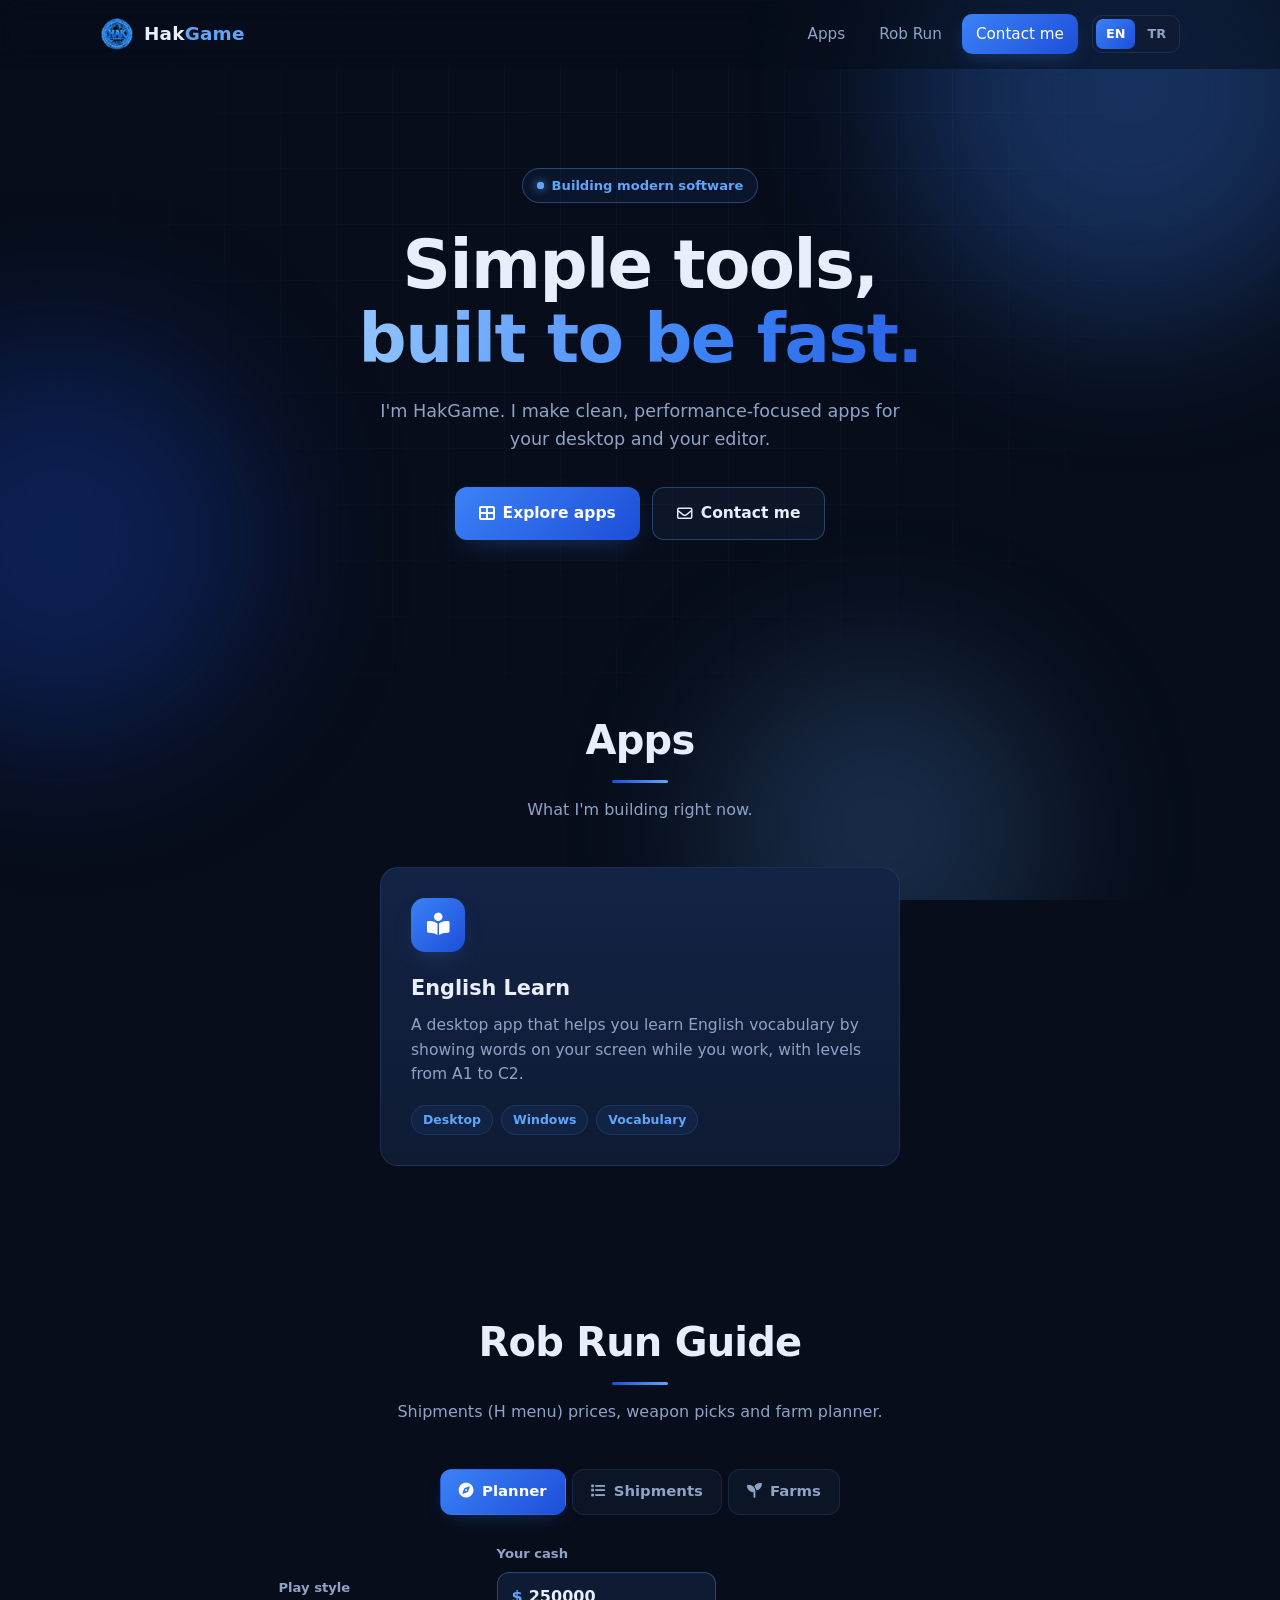
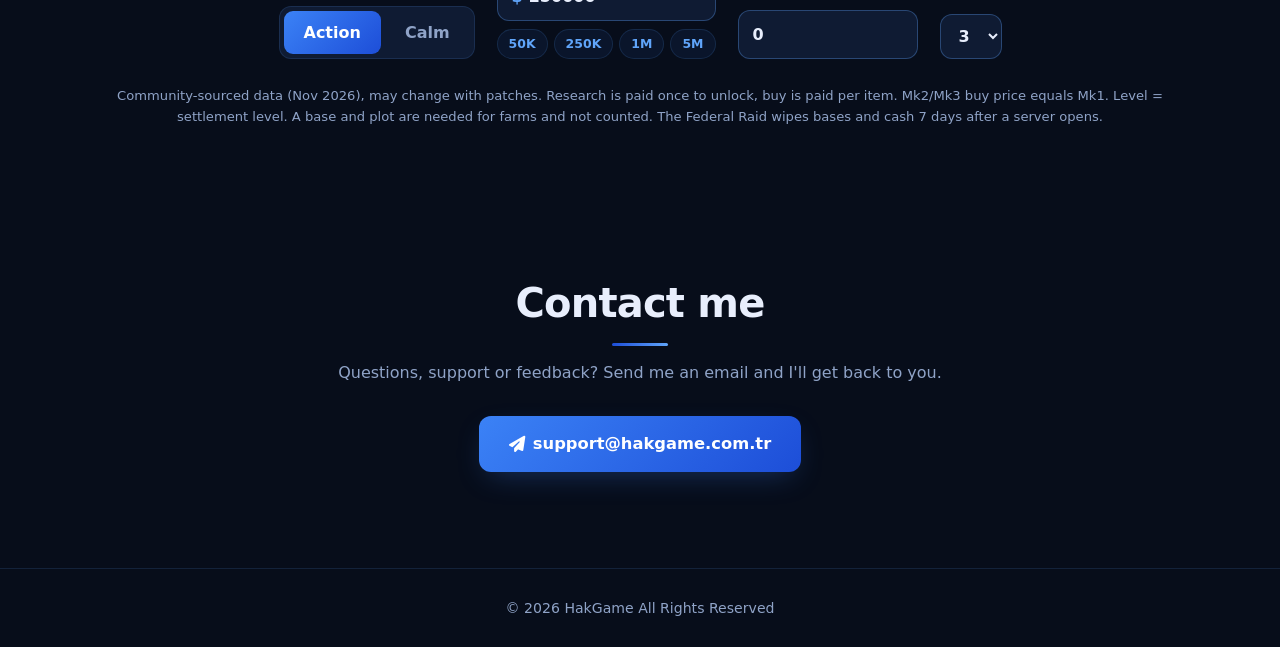
==== commit 99246a17: "Update index.html" ====
--- a/index.html
+++ b/index.html
@@ -105,31 +105,62 @@
                 <button data-v="5000000">5M</button>
               </div>
             </div>
-          </div>
+            <div class="field">
+              <label for="jail" data-i18n="lbl_jail">Jail time (years)</label>
+              <div class="money"><input id="jail" type="number" min="0" step="5" value="0" inputmode="numeric"></div>
+            </div>
+            <div class="field">
+              <label for="level" data-i18n="lbl_level">Settlement level</label>
+              <select class="select" id="level">
+                <option value="0">0</option>
+                <option value="1">1</option>
+                <option value="2">2</option>
+                <option value="3" selected>3</option>
+              </select>
+            </div>
+          </div>
+          <p class="hint center" id="planOwned"></p>
           <div id="planOut"></div>
         </div>
 
         <div class="panel" id="panel-shipments" hidden>
-          <div class="toolbar">
-            <input class="search" id="search" type="search" placeholder="Search items..." data-i18n-ph="ph_search" autocomplete="off">
-            <select class="select" id="tierSel">
-              <option value="" data-i18n="opt_all">All levels</option>
-              <option value="0" data-i18n="opt_0">Level 0</option>
-              <option value="1" data-i18n="opt_1">Level 1</option>
-              <option value="2" data-i18n="opt_2">Level 2</option>
-              <option value="3" data-i18n="opt_3">Level 3</option>
-            </select>
-          </div>
-          <div class="cats" id="cats"></div>
-          <div class="table-wrap">
-            <table>
-              <thead>
-                <tr><th data-i18n="th_item">Item</th><th data-i18n="th_cat">Category</th><th data-i18n="th_lvl">Lvl</th><th data-i18n="th_research">Research</th><th data-i18n="th_buy">Buy</th><th data-i18n="th_req">Requires</th></tr>
-              </thead>
-              <tbody id="rows"></tbody>
-            </table>
-          </div>
-          <p class="count" id="count"></p>
+          <div class="viewbar">
+            <div class="seg" id="viewSeg">
+              <button class="active" data-view="menu" data-i18n="view_menu">Menu</button>
+              <button data-view="list" data-i18n="view_list">List</button>
+            </div>
+            <span class="owned-count" id="ownedCount"></span>
+            <button class="catbtn" id="resetOwned" data-i18n="reset">Reset</button>
+          </div>
+
+          <div id="view-menu">
+            <p class="hint" data-i18n="hint_menu">Click the items you already unlocked in your game.</p>
+            <div class="cats" id="menuCats"></div>
+            <div class="tree-wrap" id="tree"></div>
+          </div>
+
+          <div id="view-list" hidden>
+            <div class="toolbar">
+              <input class="search" id="search" type="search" placeholder="Search items..." data-i18n-ph="ph_search" autocomplete="off">
+              <select class="select" id="tierSel">
+                <option value="" data-i18n="opt_all">All levels</option>
+                <option value="0" data-i18n="opt_0">Level 0</option>
+                <option value="1" data-i18n="opt_1">Level 1</option>
+                <option value="2" data-i18n="opt_2">Level 2</option>
+                <option value="3" data-i18n="opt_3">Level 3</option>
+              </select>
+            </div>
+            <div class="cats" id="cats"></div>
+            <div class="table-wrap">
+              <table>
+                <thead>
+                  <tr><th data-i18n="th_item">Item</th><th data-i18n="th_cat">Category</th><th data-i18n="th_lvl">Lvl</th><th data-i18n="th_research">Research</th><th data-i18n="th_buy">Buy</th><th data-i18n="th_req">Requires</th></tr>
+                </thead>
+                <tbody id="rows"></tbody>
+              </table>
+            </div>
+            <p class="count" id="count"></p>
+          </div>
         </div>
 
         <div class="panel" id="panel-farms" hidden>
--- a/style.css
+++ b/style.css
@@ -989,80 +989,168 @@
   color: #fff;
   background: linear-gradient(135deg, var(--blue), var(--blue-dark));
 }
-50% { transform: translate(90px, -70px) scale(1.2); }
-}
-
-@keyframes drift3 {
-  0%, 100% { transform: translate(0, 0) scale(1); }
-  50% { transform: translate(-60px, -50px) scale(0.9); }
-}
-
-@keyframes gridMove {
-  to { background-position: 0 56px, 56px 0; }
-}
-
-@keyframes shine {
-  to { background-position: -250% 0; }
-}
-
-@keyframes ping {
-  75%, 100% {
-    transform: scale(3);
-    opacity: 0;
-  }
-}
-
-@keyframes sweep {
-  to { left: 130%; }
-}
-
-@keyframes pulseGlow {
-  0%, 100% { box-shadow: 0 10px 30px -10px var(--glow); }
-  50% { box-shadow: 0 10px 40px -4px rgba(59, 130, 246, 0.65); }
-}
-
-@keyframes float {
-  0%, 100% { transform: translateY(0); }
-  50% { transform: translateY(-7px); }
-}
-
-@keyframes wiggle {
-  0% { transform: rotate(0); }
-  25% { transform: rotate(-14deg) scale(1.15); }
-  60% { transform: rotate(10deg) scale(1.15); }
-  100% { transform: rotate(0); }
-}
-
-@media (max-width: 720px) {
-  .grid {
-    grid-template-columns: 1fr;
-  }
-
-  .hero {
-    padding: 136px 0 64px;
-  }
-
-  .nav-links a:not(.cta) {
-    display: none;
-  }
-
-  .orb {
-    filter: blur(60px);
-  }
-}
-
-@media (prefers-reduced-motion: reduce) {
-  *,
-  *::before,
-  *::after {
-    animation: none !important;
-    transition: none !important;
-    scroll-behavior: auto !important;
-  }
-
-  .reveal {
-    opacity: 1;
-    transform: none;
-    filter: none;
-  }
-}
+
+.viewbar {
+  display: flex;
+  gap: 12px;
+  align-items: center;
+  flex-wrap: wrap;
+  margin-bottom: 16px;
+}
+
+.owned-count {
+  margin-left: auto;
+  color: var(--blue-light);
+  font-weight: 700;
+  font-size: 0.9rem;
+}
+
+.hint {
+  color: var(--muted);
+  font-size: 0.85rem;
+  margin-bottom: 14px;
+}
+
+.hint.center {
+  text-align: center;
+}
+
+.sub {
+  margin: 24px 0 10px;
+  font-size: 0.8rem;
+  letter-spacing: 0.6px;
+  text-transform: uppercase;
+  color: var(--muted);
+}
+
+.tree-wrap {
+  overflow: auto;
+  max-height: 72vh;
+  padding: 22px;
+  border-radius: var(--radius);
+  border: 1px solid var(--border);
+  background: var(--surface);
+}
+
+.roots {
+  display: flex;
+  flex-direction: column;
+  gap: 16px;
+  width: max-content;
+}
+
+.tn {
+  display: flex;
+  align-items: center;
+}
+
+.kids {
+  position: relative;
+  display: flex;
+  flex-direction: column;
+  gap: 10px;
+  margin-left: 28px;
+}
+
+.kids::before {
+  content: "";
+  position: absolute;
+  left: -28px;
+  top: 50%;
+  width: 14px;
+  border-top: 2px solid var(--border-strong);
+}
+
+.kids > .tn {
+  position: relative;
+}
+
+.kids > .tn::before {
+  content: "";
+  position: absolute;
+  left: -14px;
+  top: 50%;
+  width: 14px;
+  border-top: 2px solid var(--border-strong);
+}
+
+.kids > .tn::after {
+  content: "";
+  position: absolute;
+  left: -14px;
+  top: 0;
+  bottom: -10px;
+  border-left: 2px solid var(--border-strong);
+}
+
+.kids > .tn:first-child::after {
+  top: 50%;
+}
+
+.kids > .tn:last-child::after {
+  bottom: 50%;
+}
+
+.kids > .tn:only-child::after {
+  display: none;
+}
+
+.node {
+  flex-shrink: 0;
+  width: 156px;
+  padding: 9px 11px;
+  border-radius: 12px;
+  border: 1px solid var(--border);
+  background: var(--surface-2);
+  color: var(--text);
+  font: inherit;
+  text-align: left;
+  cursor: pointer;
+  transition: transform 0.2s, border-color 0.2s, background 0.2s, box-shadow 0.2s, opacity 0.2s;
+}
+
+.node b {
+  display: block;
+  font-size: 0.8rem;
+  line-height: 1.25;
+}
+
+.node span {
+  display: block;
+  margin-top: 3px;
+  color: var(--muted);
+  font-size: 0.74rem;
+}
+
+.node em {
+  display: block;
+  margin-top: 2px;
+  font-style: normal;
+  color: #fcd34d;
+  font-size: 0.7rem;
+  font-weight: 600;
+}
+
+.node:hover {
+  transform: translateY(-2px);
+  border-color: var(--border-strong);
+}
+
+.node.own {
+  border-color: transparent;
+  color: #fff;
+  background: linear-gradient(135deg, var(--blue), var(--blue-dark));
+  box-shadow: 0 8px 20px -10px var(--glow);
+}
+
+.node.own span {
+  color: rgba(255, 255, 255, 0.8);
+}
+
+.node.lock {
+  opacity: 0.45;
+}
+
+.node.lock:hover {
+  opacity: 0.8;
+}
